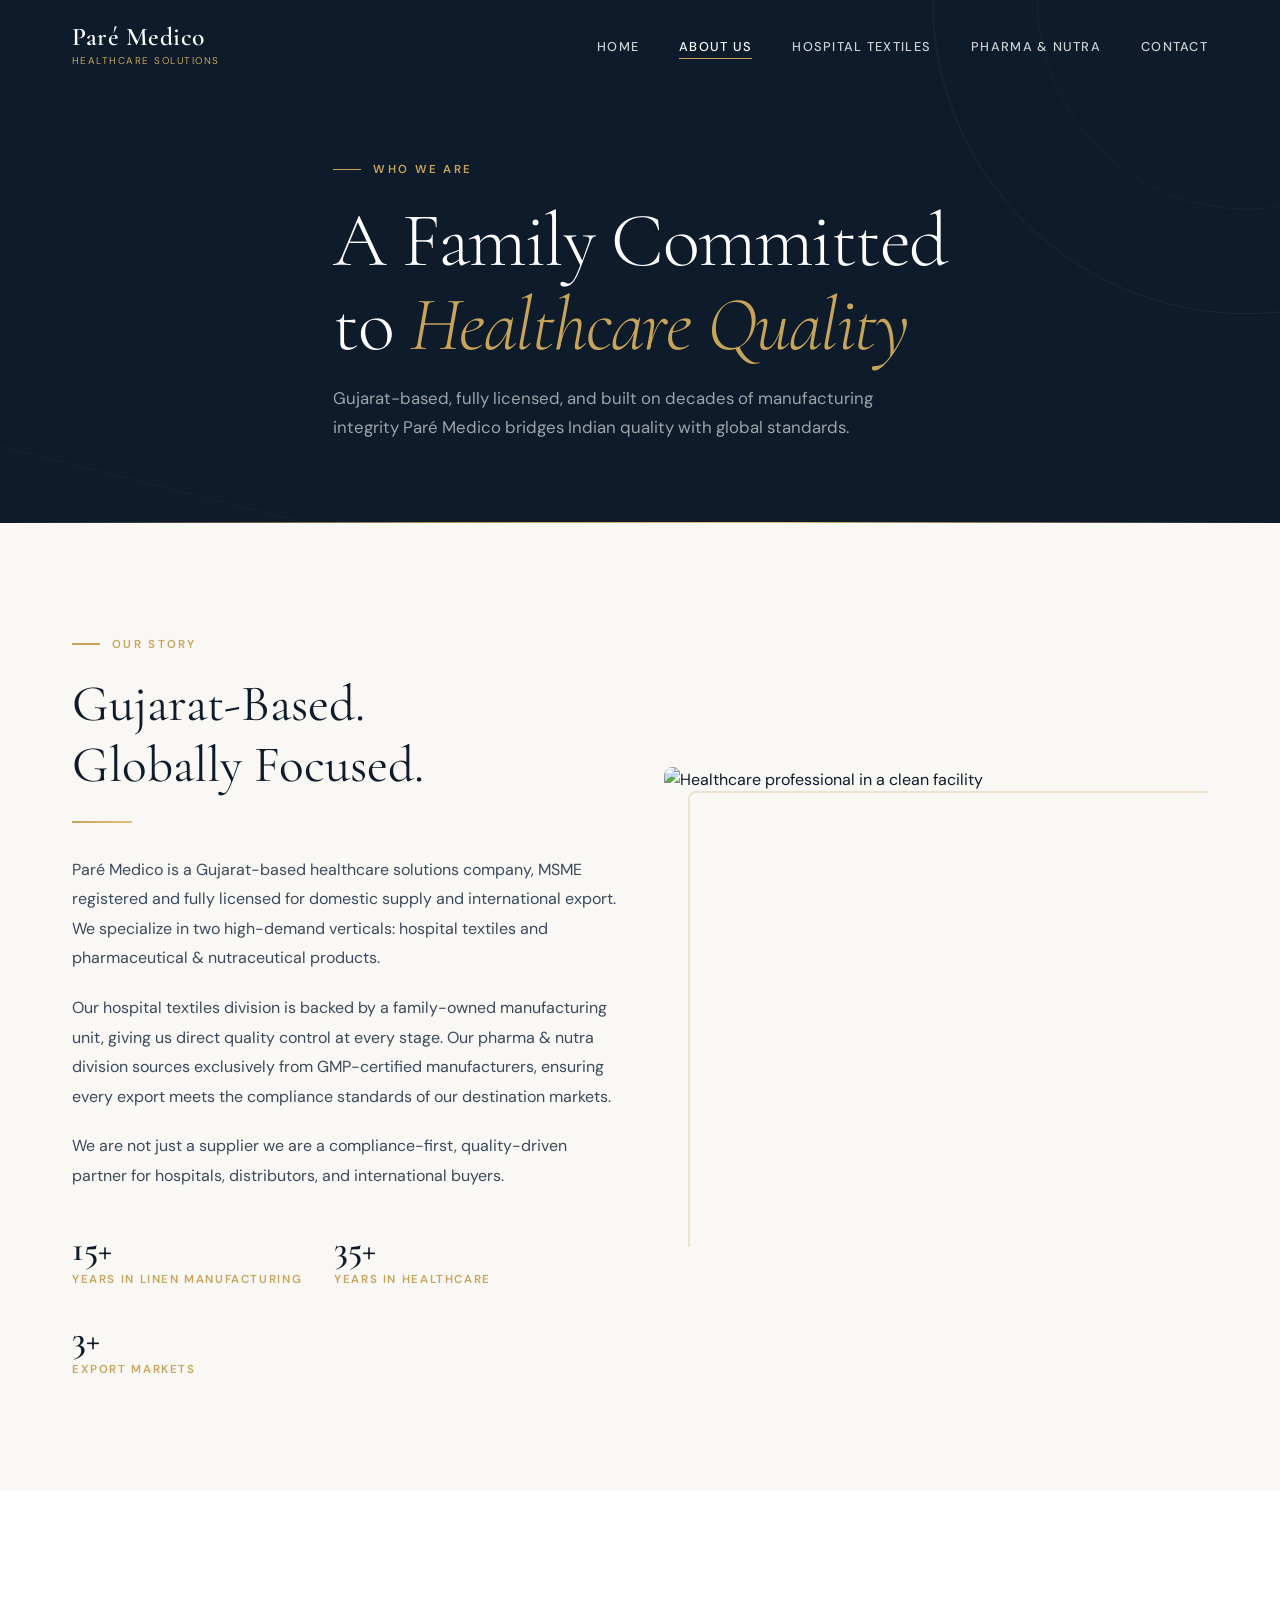
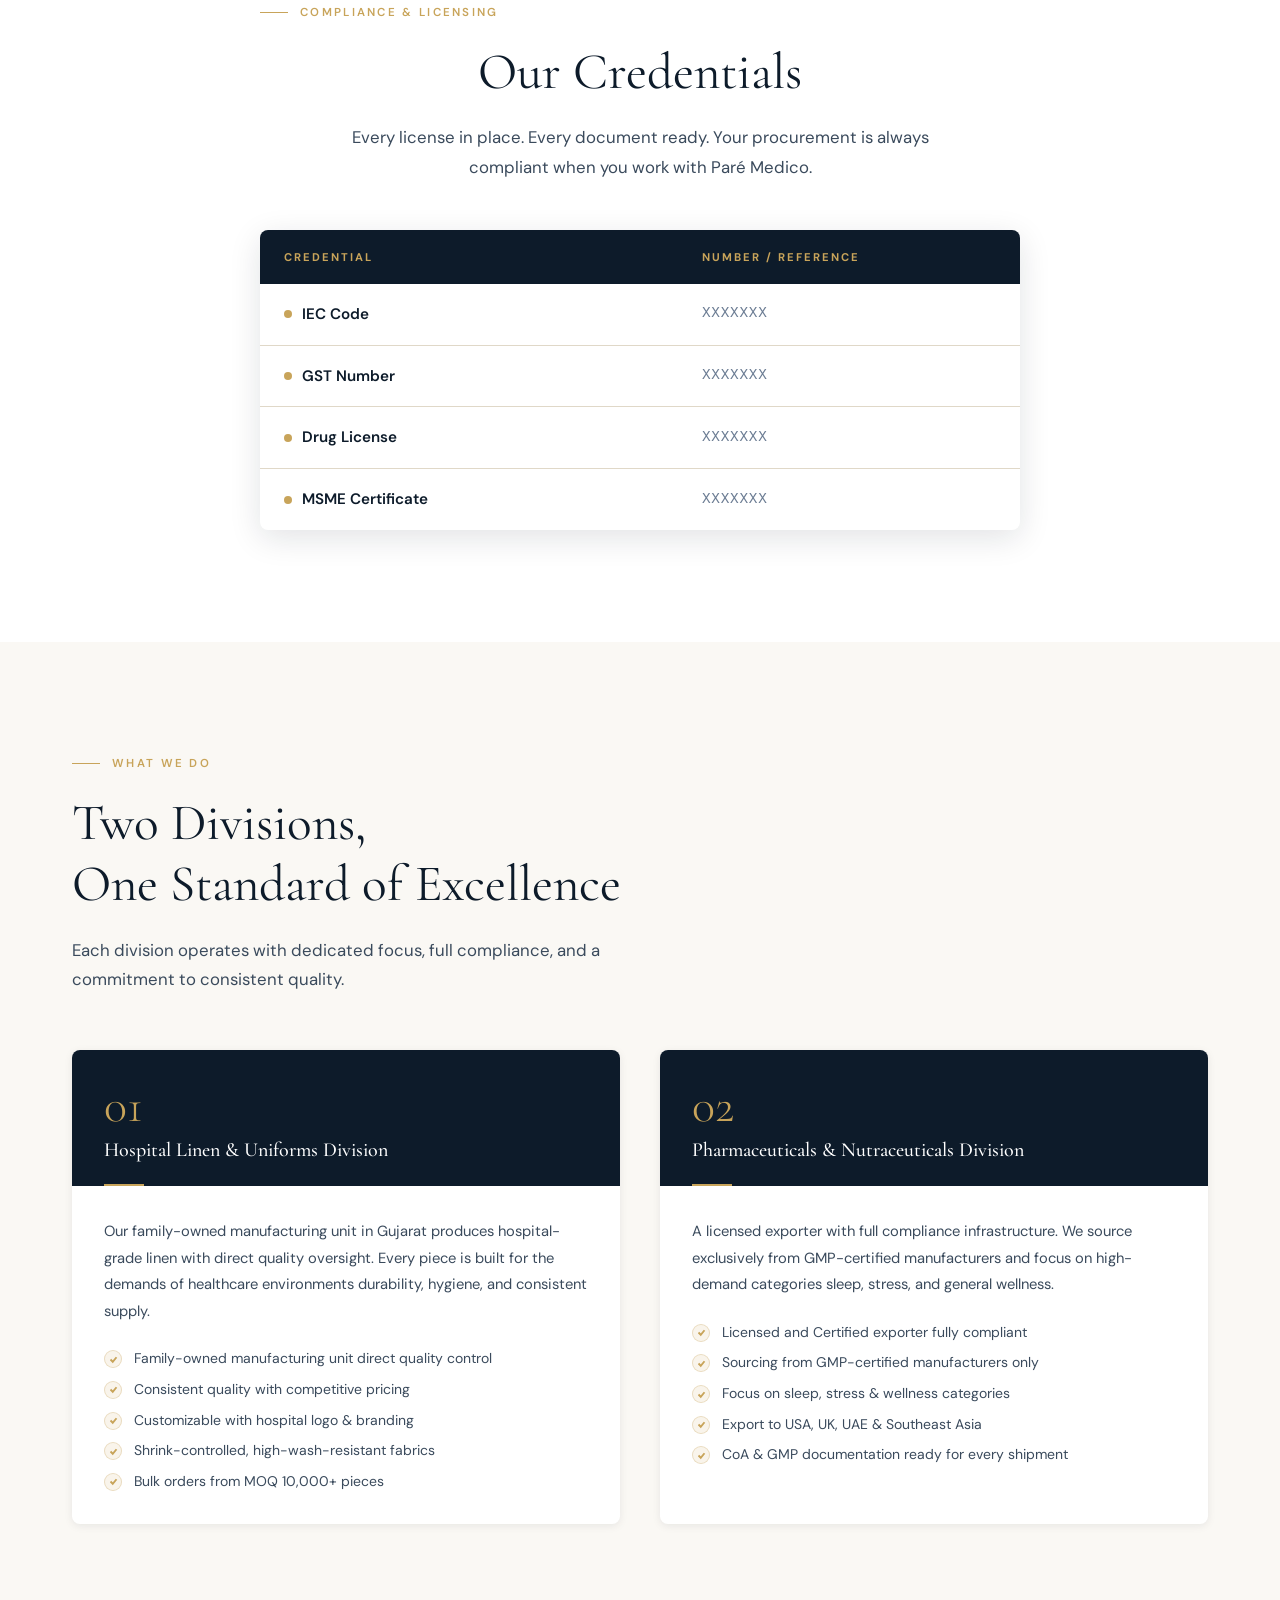
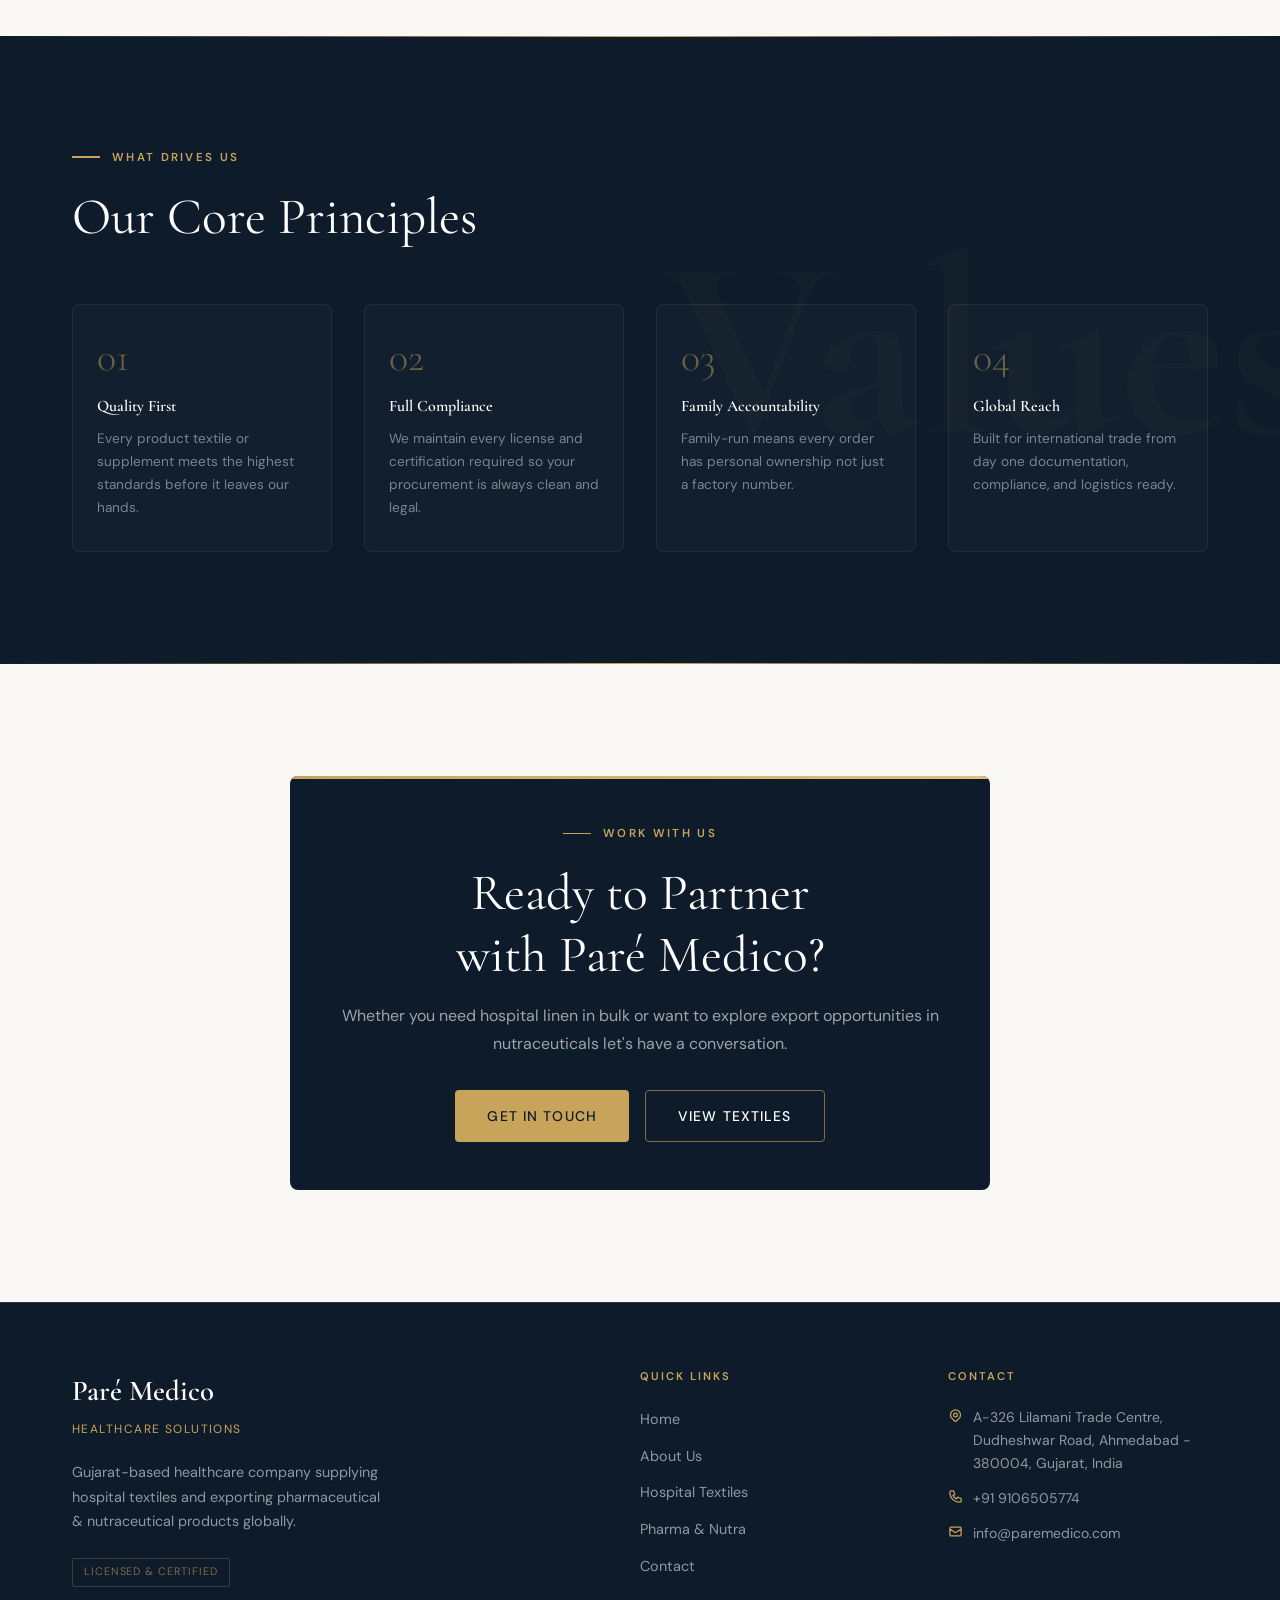
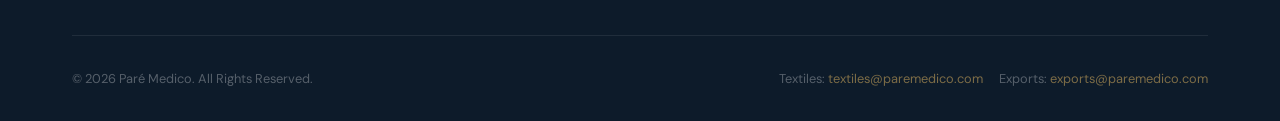
==== about.html @ bcf7f214 "initial commit" ====
<!DOCTYPE html>
<html lang="en">
<head>
  <meta charset="UTF-8" />
  <meta name="viewport" content="width=device-width, initial-scale=1.0" />
  <meta name="description" content="About Paré Medico – Gujarat-based healthcare company. MSME registered, IEC licensed exporter of hospital textiles and nutraceuticals." />
  <title>About Us | Paré Medico</title>
  <link rel="stylesheet" href="css/style.css" />
  <style>

    /* ── PAGE HERO ── */
    .about-hero {
      background: var(--navy);
      min-height: 55vh;
      display: flex;
      align-items: flex-end;
      padding-bottom: 5rem;
      padding-top: 10rem;
      position: relative;
      overflow: hidden;
    }

    .about-hero-pattern {
      position: absolute;
      inset: 0;
      z-index: 0;
    }

    .about-hero-pattern svg {
      position: absolute;
      inset: 0;
      width: 100%;
      height: 100%;
    }

    .about-hero-content {
      position: relative;
      z-index: 2;
    }

    .about-hero h1 {
      color: var(--white);
      font-size: clamp(2.8rem, 6vw, 5rem);
      font-weight: 300;
      line-height: 1.1;
      margin-bottom: 1rem;
    }

    .about-hero h1 em {
      font-style: italic;
      color: var(--gold);
    }

    .about-hero p {
      color: rgba(255,255,255,0.6);
      font-size: 1.05rem;
      max-width: 560px;
    }

    .hero-gold-line {
      position: absolute;
      bottom: 0; left: 0; right: 0;
      height: 1px;
      background: linear-gradient(90deg, transparent, var(--gold) 40%, var(--gold-light) 60%, transparent);
    }

    /* ── INTRO SECTION ── */
    .intro-section {
      background: var(--cream);
      padding: 7rem 0;
    }

    .intro-grid {
      display: grid;
      grid-template-columns: 1fr 1fr;
      gap: 3rem;
      align-items: center;
      overflow: hidden;
    }

    .intro-text h2 {
      margin-bottom: 1.5rem;
    }

    .intro-text p {
      margin-bottom: 1.25rem;
      font-size: 1rem;
      line-height: 1.85;
    }

    .intro-image-wrap {
      position: relative;
      overflow: hidden;
      min-width: 0;
      border-radius: var(--radius-md);
    }

    .intro-image {
      width: 100%;
      height: 480px;
      object-fit: cover;
      border-radius: var(--radius-md);
      display: block;
      max-width: 100%;
    }

    /* Gold frame accent */
    .intro-image-frame {
      position: absolute;
      bottom: -1.5rem;
      right: -1.5rem;
      width: 100%;
      height: 100%;
      border: 2px solid var(--gold);
      border-radius: var(--radius-md);
      opacity: 0.25;
      z-index: 0;
      pointer-events: none;
    }

    .intro-image-wrap .intro-image { position: relative; z-index: 1; }

    /* Stat chips */
    .intro-stats {
      display: flex;
      gap: 2rem;
      margin-top: 2.5rem;
      flex-wrap: wrap;
    }

    .intro-stat {
      display: flex;
      flex-direction: column;
      gap: 0.25rem;
    }

    .intro-stat-number {
      font-family: var(--font-serif);
      font-size: 2.2rem;
      font-weight: 600;
      color: var(--navy);
      line-height: 1;
    }

    .intro-stat-label {
      font-size: 0.72rem;
      font-weight: 600;
      letter-spacing: 0.14em;
      text-transform: uppercase;
      color: var(--gold);
    }

    /* ── CREDENTIALS TABLE ── */
    .credentials-section {
      background: var(--white);
      padding: 7rem 0;
    }

    .credentials-inner {
      max-width: 760px;
      margin: 0 auto;
    }

    .credentials-inner .section-label,
    .credentials-inner .section-title,
    .credentials-inner .section-subtitle {
      text-align: center;
    }

    .credentials-inner .section-subtitle {
      margin: 0 auto 3rem;
    }

    .cred-table-wrap {
      border-radius: var(--radius-md);
      overflow: hidden;
      box-shadow: var(--shadow-md);
    }

    .cred-table {
      width: 100%;
      border-collapse: collapse;
    }

    .cred-table thead th {
      background: var(--navy);
      color: var(--gold);
      font-family: var(--font-sans);
      font-size: 0.7rem;
      font-weight: 700;
      letter-spacing: 0.18em;
      text-transform: uppercase;
      padding: 1.1rem 1.5rem;
      text-align: left;
    }

    .cred-table tbody tr {
      border-bottom: 1px solid var(--border);
      transition: background var(--transition);
    }

    .cred-table tbody tr:last-child { border-bottom: none; }
    .cred-table tbody tr:hover { background: var(--cream); }

    .cred-table td {
      padding: 1.1rem 1.5rem;
      font-size: 0.95rem;
    }

    .cred-table td:first-child {
      font-weight: 600;
      color: var(--navy);
      width: 55%;
    }

    .cred-table td:last-child {
      color: var(--text-light);
      font-family: 'Courier New', monospace;
      font-size: 0.9rem;
      letter-spacing: 0.05em;
    }

    .cred-icon {
      display: inline-flex;
      align-items: center;
      gap: 0.6rem;
    }

    .cred-dot {
      width: 8px; height: 8px;
      border-radius: 50%;
      background: var(--gold);
      flex-shrink: 0;
    }

    /* ── DIVISIONS ── */
    .divisions-detail-section {
      background: var(--cream);
      padding: 7rem 0;
    }

    .divisions-detail-grid {
      display: grid;
      grid-template-columns: 1fr 1fr;
      gap: 2.5rem;
      margin-top: 3.5rem;
    }

    .division-detail-card {
      background: var(--white);
      border-radius: var(--radius-md);
      overflow: hidden;
      box-shadow: var(--shadow-sm);
      transition: var(--transition);
    }

    .division-detail-card:hover {
      box-shadow: var(--shadow-md);
      transform: translateY(-4px);
    }

    .division-detail-header {
      background: var(--navy);
      padding: 2rem 2rem 1.5rem;
      position: relative;
    }

    .division-detail-header::after {
      content: '';
      position: absolute;
      bottom: 0; left: 2rem;
      width: 40px; height: 2px;
      background: var(--gold);
    }

    .division-detail-number {
      font-family: var(--font-serif);
      font-size: 3rem;
      font-weight: 300;
      color: var(--gold);
      line-height: 1;
      margin-bottom: 0.5rem;
    }

    .division-detail-header h3 {
      color: var(--white);
      font-size: 1.25rem;
    }

    .division-detail-body {
      padding: 2rem;
    }

    .division-detail-body p {
      font-size: 0.92rem;
      margin-bottom: 1.5rem;
      line-height: 1.8;
    }

    .division-list {
      display: flex;
      flex-direction: column;
      gap: 0.6rem;
    }

    .division-list-item {
      display: flex;
      align-items: flex-start;
      gap: 0.75rem;
      font-size: 0.875rem;
      color: var(--text-mid);
      line-height: 1.5;
    }

    .division-list-item-icon {
      width: 18px; height: 18px;
      border-radius: 50%;
      background: rgba(200,164,90,0.12);
      border: 1px solid rgba(200,164,90,0.3);
      display: flex;
      align-items: center;
      justify-content: center;
      flex-shrink: 0;
      margin-top: 2px;
    }

    .division-list-item-icon svg {
      color: var(--gold);
    }

    /* ── VALUES ── */
    .values-section {
      background: var(--navy);
      padding: 7rem 0;
      position: relative;
      overflow: hidden;
    }

    .values-section::before,
    .values-section::after {
      content: '';
      position: absolute;
      left: 0; right: 0;
      height: 1px;
      background: linear-gradient(90deg, transparent, var(--gold), transparent);
    }
    .values-section::before { top: 0; }
    .values-section::after  { bottom: 0; }

    .values-bg-text {
      position: absolute;
      right: -2rem;
      top: 50%;
      transform: translateY(-50%);
      font-family: var(--font-serif);
      font-size: 16rem;
      font-weight: 700;
      color: rgba(200,164,90,0.04);
      pointer-events: none;
      user-select: none;
      white-space: nowrap;
      line-height: 1;
    }

    .values-grid {
      display: grid;
      grid-template-columns: repeat(4, 1fr);
      gap: 2rem;
      margin-top: 3.5rem;
      position: relative;
      z-index: 1;
    }

    .value-card {
      padding: 2rem 1.5rem;
      border: 1px solid rgba(200,164,90,0.12);
      border-radius: var(--radius-md);
      transition: var(--transition);
      background: rgba(255,255,255,0.02);
    }

    .value-card:hover {
      border-color: rgba(200,164,90,0.35);
      background: rgba(200,164,90,0.04);
      transform: translateY(-4px);
    }

    .value-number {
      font-family: var(--font-serif);
      font-size: 2.5rem;
      font-weight: 300;
      color: var(--gold);
      opacity: 0.5;
      line-height: 1;
      margin-bottom: 1.25rem;
    }

    .value-card h4 {
      color: var(--white);
      font-size: 1rem;
      margin-bottom: 0.65rem;
    }

    .value-card p {
      color: rgba(255,255,255,0.45);
      font-size: 0.85rem;
      line-height: 1.7;
    }

    /* ── Responsive ── */
    @media (max-width: 900px) {
      .values-grid { grid-template-columns: repeat(2, 1fr); }
    }

    @media (max-width: 768px) {
      .intro-grid { grid-template-columns: 1fr; gap: 3rem; }
      .intro-image { height: 300px; }
      .intro-image-frame { display: none; }
      .divisions-detail-grid { grid-template-columns: 1fr; }
      .values-grid { grid-template-columns: 1fr 1fr; }
      .values-bg-text { display: none; }
    }

    @media (max-width: 480px) {
      .values-grid { grid-template-columns: 1fr; }
    }
  </style>
</head>
<body>

  <!-- ══════════════════════════════════════
       NAVIGATION
  ══════════════════════════════════════ -->
  <nav class="navbar scrolled" id="navbar" role="navigation" aria-label="Main navigation">
    <div class="container">
      <div class="nav-inner">
        <a href="index.html" class="nav-logo" aria-label="Paré Medico Home">
          <span class="nav-logo-name">Paré Medico</span>
          <span class="nav-logo-tagline">Healthcare Solutions</span>
        </a>
        <ul class="nav-menu" id="nav-menu" role="menubar">
          <li role="none"><a href="index.html"    class="nav-link" role="menuitem">Home</a></li>
          <li role="none"><a href="about.html"    class="nav-link active" role="menuitem">About Us</a></li>
          <li role="none"><a href="textiles.html" class="nav-link" role="menuitem">Hospital Textiles</a></li>
          <li role="none"><a href="pharma.html"   class="nav-link" role="menuitem">Pharma &amp; Nutra</a></li>
          <li role="none"><a href="contact.html"  class="nav-link" role="menuitem">Contact</a></li>
        </ul>
        <button class="hamburger" id="hamburger" aria-label="Toggle menu" aria-expanded="false">
          <span></span><span></span><span></span>
        </button>
      </div>
    </div>
  </nav>

  <!-- ══════════════════════════════════════
       PAGE HERO
  ══════════════════════════════════════ -->
  <section class="about-hero">

    <div class="about-hero-pattern" aria-hidden="true">
      <svg viewBox="0 0 1440 500" preserveAspectRatio="xMidYMid slice" xmlns="http://www.w3.org/2000/svg">
        <circle cx="1300" cy="0" r="300" fill="none" stroke="#C8A45A" stroke-width="0.6" opacity="0.15"/>
        <circle cx="1300" cy="0" r="200" fill="none" stroke="#C8A45A" stroke-width="0.6" opacity="0.1"/>
        <line x1="0" y1="400" x2="400" y2="500" stroke="#C8A45A" stroke-width="0.5" opacity="0.1"/>
        <line x1="0" y1="350" x2="350" y2="500" stroke="#C8A45A" stroke-width="0.5" opacity="0.07"/>
        <rect x="0" y="0" width="3" height="80" fill="#C8A45A" opacity="0.5"/>
        <rect x="0" y="0" width="80" height="3" fill="#C8A45A" opacity="0.5"/>
      </svg>
    </div>

    <div class="container">
      <div class="about-hero-content">
        <div class="section-label animate-up">Who We Are</div>
        <h1 class="animate-up delay-1">
          A Family Committed<br>to <em>Healthcare Quality</em>
        </h1>
        <p class="animate-up delay-2">
          Gujarat-based, fully licensed, and built on decades of manufacturing
          integrity Paré Medico bridges Indian quality with global standards.
        </p>
      </div>
    </div>

    <div class="hero-gold-line" aria-hidden="true"></div>
  </section>

  <!-- ══════════════════════════════════════
       COMPANY INTRO
  ══════════════════════════════════════ -->
  <section class="intro-section">
    <div class="container">
      <div class="intro-grid">

        <div class="intro-text reveal">
          <div class="section-label">Our Story</div>
          <h2 class="section-title">Gujarat-Based.<br>Globally Focused.</h2>
          <div class="gold-rule"></div>
          <p>
            Paré Medico is a Gujarat-based healthcare solutions company, MSME registered
            and fully licensed for domestic supply and international export. We specialize
            in two high-demand verticals: hospital textiles and pharmaceutical &amp;
            nutraceutical products.
          </p>
          <p>
            Our hospital textiles division is backed by a family-owned manufacturing unit,
            giving us direct quality control at every stage. Our pharma &amp; nutra division
            sources exclusively from GMP-certified manufacturers, ensuring every export meets
            the compliance standards of our destination markets.
          </p>
          <p>
            We are not just a supplier we are a compliance-first, quality-driven partner
            for hospitals, distributors, and international buyers.
          </p>

          <div class="intro-stats">
            <div class="intro-stat">
              <span class="intro-stat-number">15+</span>
              <span class="intro-stat-label">Years in Linen Manufacturing</span>
            </div>
            <div class="intro-stat">
              <span class="intro-stat-number">35+</span>
              <span class="intro-stat-label">Years in Healthcare</span>
            </div>
            <div class="intro-stat">
              <span class="intro-stat-number">3+</span>
              <span class="intro-stat-label">Export Markets</span>
            </div>
          </div>
        </div>

        <div class="intro-image-wrap reveal">
          <img
            class="intro-image"
            src="https://images.unsplash.com/photo-1576091160399-112ba8d25d1d?w=800&q=80&auto=format&fit=crop"
            alt="Healthcare professional in a clean facility"
            loading="lazy"
          />
          <div class="intro-image-frame" aria-hidden="true"></div>
        </div>

      </div>
    </div>
  </section>

  <!-- ══════════════════════════════════════
       CREDENTIALS TABLE
  ══════════════════════════════════════ -->
  <section class="credentials-section">
    <div class="container">
      <div class="credentials-inner">
        <div class="section-label reveal">Compliance &amp; Licensing</div>
        <h2 class="section-title reveal">Our Credentials</h2>
        <p class="section-subtitle reveal">
          Every license in place. Every document ready. Your procurement
          is always compliant when you work with Paré Medico.
        </p>

        <div class="cred-table-wrap reveal">
          <table class="cred-table" aria-label="Company credentials and license numbers">
            <thead>
              <tr>
                <th scope="col">Credential</th>
                <th scope="col">Number / Reference</th>
              </tr>
            </thead>
            <tbody>
              <tr>
                <td><span class="cred-icon"><span class="cred-dot" aria-hidden="true"></span>IEC Code</span></td>
                <td>XXXXXXX</td>
              </tr>
              <tr>
                <td><span class="cred-icon"><span class="cred-dot" aria-hidden="true"></span>GST Number</span></td>
                <td>XXXXXXX</td>
              </tr>
              <tr>
                <td><span class="cred-icon"><span class="cred-dot" aria-hidden="true"></span>Drug License</span></td>
                <td>XXXXXXX</td>
              </tr>
              <tr>
                <td><span class="cred-icon"><span class="cred-dot" aria-hidden="true"></span>MSME Certificate</span></td>
                <td>XXXXXXX</td>
              </tr>
            </tbody>
          </table>
        </div>
      </div>
    </div>
  </section>

  <!-- ══════════════════════════════════════
       TWO DIVISIONS DETAIL
  ══════════════════════════════════════ -->
  <section class="divisions-detail-section">
    <div class="container">
      <div class="section-label reveal">What We Do</div>
      <h2 class="section-title reveal">Two Divisions,<br>One Standard of Excellence</h2>
      <p class="section-subtitle reveal">
        Each division operates with dedicated focus, full compliance, and a
        commitment to consistent quality.
      </p>

      <div class="divisions-detail-grid">

        <!-- Textiles Division -->
        <div class="division-detail-card reveal">
          <div class="division-detail-header">
            <div class="division-detail-number" aria-hidden="true">01</div>
            <h3>Hospital Linen &amp; Uniforms Division</h3>
          </div>
          <div class="division-detail-body">
            <p>
              Our family-owned manufacturing unit in Gujarat produces hospital-grade
              linen with direct quality oversight. Every piece is built for the
              demands of healthcare environments durability, hygiene, and
              consistent supply.
            </p>
            <ul class="division-list" aria-label="Hospital Textiles Division highlights">
              <li class="division-list-item">
                <span class="division-list-item-icon" aria-hidden="true">
                  <svg width="9" height="9" viewBox="0 0 12 12" fill="none" stroke="currentColor" stroke-width="2.5"><polyline points="2,6 5,9 10,3"/></svg>
                </span>
                Family-owned manufacturing unit direct quality control
              </li>
              <li class="division-list-item">
                <span class="division-list-item-icon" aria-hidden="true">
                  <svg width="9" height="9" viewBox="0 0 12 12" fill="none" stroke="currentColor" stroke-width="2.5"><polyline points="2,6 5,9 10,3"/></svg>
                </span>
                Consistent quality with competitive pricing
              </li>
              <li class="division-list-item">
                <span class="division-list-item-icon" aria-hidden="true">
                  <svg width="9" height="9" viewBox="0 0 12 12" fill="none" stroke="currentColor" stroke-width="2.5"><polyline points="2,6 5,9 10,3"/></svg>
                </span>
                Customizable with hospital logo &amp; branding
              </li>
              <li class="division-list-item">
                <span class="division-list-item-icon" aria-hidden="true">
                  <svg width="9" height="9" viewBox="0 0 12 12" fill="none" stroke="currentColor" stroke-width="2.5"><polyline points="2,6 5,9 10,3"/></svg>
                </span>
                Shrink-controlled, high-wash-resistant fabrics
              </li>
              <li class="division-list-item">
                <span class="division-list-item-icon" aria-hidden="true">
                  <svg width="9" height="9" viewBox="0 0 12 12" fill="none" stroke="currentColor" stroke-width="2.5"><polyline points="2,6 5,9 10,3"/></svg>
                </span>
                Bulk orders from MOQ 10,000+ pieces
              </li>
            </ul>
          </div>
        </div>

        <!-- Pharma Division -->
        <div class="division-detail-card reveal">
          <div class="division-detail-header">
            <div class="division-detail-number" aria-hidden="true">02</div>
            <h3>Pharmaceuticals &amp; Nutraceuticals Division</h3>
          </div>
          <div class="division-detail-body">
            <p>
              A licensed exporter with full compliance infrastructure. We source
              exclusively from GMP-certified manufacturers and focus on high-demand
              categories sleep, stress, and general wellness.
            </p>
            <ul class="division-list" aria-label="Pharma and Nutraceuticals Division highlights">
              <li class="division-list-item">
                <span class="division-list-item-icon" aria-hidden="true">
                  <svg width="9" height="9" viewBox="0 0 12 12" fill="none" stroke="currentColor" stroke-width="2.5"><polyline points="2,6 5,9 10,3"/></svg>
                </span>
                Licensed and Certified exporter fully compliant
              </li>
              <li class="division-list-item">
                <span class="division-list-item-icon" aria-hidden="true">
                  <svg width="9" height="9" viewBox="0 0 12 12" fill="none" stroke="currentColor" stroke-width="2.5"><polyline points="2,6 5,9 10,3"/></svg>
                </span>
                Sourcing from GMP-certified manufacturers only
              </li>
              <li class="division-list-item">
                <span class="division-list-item-icon" aria-hidden="true">
                  <svg width="9" height="9" viewBox="0 0 12 12" fill="none" stroke="currentColor" stroke-width="2.5"><polyline points="2,6 5,9 10,3"/></svg>
                </span>
                Focus on sleep, stress &amp; wellness categories
              </li>
              <li class="division-list-item">
                <span class="division-list-item-icon" aria-hidden="true">
                  <svg width="9" height="9" viewBox="0 0 12 12" fill="none" stroke="currentColor" stroke-width="2.5"><polyline points="2,6 5,9 10,3"/></svg>
                </span>
                Export to USA, UK, UAE &amp; Southeast Asia
              </li>
              <li class="division-list-item">
                <span class="division-list-item-icon" aria-hidden="true">
                  <svg width="9" height="9" viewBox="0 0 12 12" fill="none" stroke="currentColor" stroke-width="2.5"><polyline points="2,6 5,9 10,3"/></svg>
                </span>
                CoA &amp; GMP documentation ready for every shipment
              </li>
            </ul>
          </div>
        </div>

      </div>
    </div>
  </section>

  <!-- ══════════════════════════════════════
       CORE VALUES
  ══════════════════════════════════════ -->
  <section class="values-section" aria-label="Our core values">
    <div class="values-bg-text" aria-hidden="true">Values</div>
    <div class="container">
      <div class="section-label" style="color: var(--gold);">What Drives Us</div>
      <h2 class="section-title" style="color: var(--white);">Our Core Principles</h2>

      <div class="values-grid">

        <div class="value-card reveal">
          <div class="value-number" aria-hidden="true">01</div>
          <h4>Quality First</h4>
          <p>Every product textile or supplement meets the highest standards before it leaves our hands.</p>
        </div>

        <div class="value-card reveal">
          <div class="value-number" aria-hidden="true">02</div>
          <h4>Full Compliance</h4>
          <p>We maintain every license and certification required so your procurement is always clean and legal.</p>
        </div>

        <div class="value-card reveal">
          <div class="value-number" aria-hidden="true">03</div>
          <h4>Family Accountability</h4>
          <p>Family-run means every order has personal ownership not just a factory number.</p>
        </div>

        <div class="value-card reveal">
          <div class="value-number" aria-hidden="true">04</div>
          <h4>Global Reach</h4>
          <p>Built for international trade from day one documentation, compliance, and logistics ready.</p>
        </div>

      </div>
    </div>
  </section>

  <!-- ══════════════════════════════════════
       CTA
  ══════════════════════════════════════ -->
  <section class="section" style="background: var(--cream);">
    <div class="container">
      <div class="highlight-box reveal" style="max-width: 700px; margin: 0 auto; text-align: center;">
        <div class="section-label" style="justify-content: center;">Work With Us</div>
        <h2 style="color: var(--white); margin-bottom: 1rem;">Ready to Partner<br>with Paré Medico?</h2>
        <p style="color: rgba(255,255,255,0.6); margin-bottom: 2rem;">
          Whether you need hospital linen in bulk or want to explore export
          opportunities in nutraceuticals let's have a conversation.
        </p>
        <div style="display: flex; gap: 1rem; justify-content: center; flex-wrap: wrap;">
          <a href="contact.html" class="btn btn-primary">Get in Touch</a>
          <a href="textiles.html" class="btn btn-outline">View Textiles</a>
        </div>
      </div>
    </div>
  </section>

  <!-- ══════════════════════════════════════
       FOOTER
  ══════════════════════════════════════ -->
  <footer role="contentinfo">
    <div class="container">
      <div class="footer-grid">

        <div>
          <div class="footer-brand-name">Paré Medico</div>
          <div class="footer-brand-tagline">Healthcare Solutions</div>
          <p class="footer-desc">
            Gujarat-based healthcare company supplying hospital textiles and
            exporting pharmaceutical &amp; nutraceutical products globally.
          </p>
          <div style="margin-top: 1.5rem; display: flex; gap: 0.75rem; flex-wrap: wrap;">
            <span class="footer-badge">Licensed &amp; Certified</span>
          </div>
        </div>

        <div>
          <div class="footer-heading">Quick Links</div>
          <ul class="footer-links">
            <li><a href="index.html">Home</a></li>
            <li><a href="about.html">About Us</a></li>
            <li><a href="textiles.html">Hospital Textiles</a></li>
            <li><a href="pharma.html">Pharma &amp; Nutra</a></li>
            <li><a href="contact.html">Contact</a></li>
          </ul>
        </div>

        <div>
          <div class="footer-heading">Contact</div>
          <div class="footer-contact">
            <div class="footer-contact-item">
              <svg width="15" height="15" viewBox="0 0 24 24" fill="none" stroke="currentColor" stroke-width="2" aria-hidden="true"><path d="M17.657 16.657L13.414 20.9a1.998 1.998 0 01-2.827 0l-4.244-4.243a8 8 0 1111.314 0z"/><path d="M15 11a3 3 0 11-6 0 3 3 0 016 0z"/></svg>
              <a href="https://www.google.com/maps/place/Lilamani+Trade+center,+Tavdipura,+Kazipur+Dariyapur,+Ahmedabad,+Gujarat+380004/@23.039921,72.5853609,17z/data=!3m1!4b1!4m6!3m5!1s0x395e84420484d7a9:0xc812064b819b6687!8m2!3d23.0398577!4d72.5852702!16s%2Fg%2F11bvtfpy_r!18m1!1e1?entry=ttu"target="_blank"rel="noopener noreferrer"style="color:rgba(255,255,255,0.55);transition:color 0.3s;">A-326 Lilamani Trade Centre, Dudheshwar Road, Ahmedabad - 380004, Gujarat, India</a>
            </div>
            <div class="footer-contact-item">
              <svg width="15" height="15" viewBox="0 0 24 24" fill="none" stroke="currentColor" stroke-width="2" aria-hidden="true"><path d="M3 5a2 2 0 012-2h3.28a1 1 0 01.948.684l1.498 4.493a1 1 0 01-.502 1.21l-2.257 1.13a11.042 11.042 0 005.516 5.516l1.13-2.257a1 1 0 011.21-.502l4.493 1.498a1 1 0 01.684.949V19a2 2 0 01-2 2h-1C9.716 21 3 14.284 3 6V5z"/></svg>
              <a href="tel:+919106505774" style="color:rgba(255,255,255,0.55);transition:color 0.3s;">+91 9106505774</a>
            </div>
            <div class="footer-contact-item">
              <svg width="15" height="15" viewBox="0 0 24 24" fill="none" stroke="currentColor" stroke-width="2" aria-hidden="true"><path d="M3 8l7.89 5.26a2 2 0 002.22 0L21 8M5 19h14a2 2 0 002-2V7a2 2 0 00-2-2H5a2 2 0 00-2 2v10a2 2 0 002 2z"/></svg>
              <a href="mailto:info@paremedico.com" style="color:rgba(255,255,255,0.55);transition:color 0.3s;">info@paremedico.com</a>
            </div>
          </div>
        </div>

      </div>

      <div class="footer-bottom">
        <span>&copy; 2026 Paré Medico. All Rights Reserved.</span>
        <div class="footer-badges">
          <span>Textiles: <a href="mailto:textiles@paremedico.com" style="color:rgba(200,164,90,0.6);">textiles@paremedico.com</a></span>
          <span>Exports: <a href="mailto:exports@paremedico.com" style="color:rgba(200,164,90,0.6);">exports@paremedico.com</a></span>
        </div>
      </div>
    </div>
  </footer>

  <script src="js/main.js"></script>
</body>
</html>
---- css/style.css ----
/* ============================================================
   PARÉ MEDICO — Design System
   Color Ratio: 60% Deep Navy | 30% White/Cream | 10% Gold
   Typography: Cormorant Garamond (serif) + DM Sans (body)
   ============================================================ */

@import url('https://fonts.googleapis.com/css2?family=Cormorant+Garamond:ital,wght@0,300;0,400;0,500;0,600;0,700;1,300;1,400;1,600&family=DM+Sans:wght@300;400;500;600&display=swap');

/* ── CSS Variables ── */
:root {
  --navy:        #0D1B2A;
  --navy-mid:    #132338;
  --navy-light:  #1E3A5F;
  --gold:        #C8A45A;
  --gold-light:  #E2C07A;
  --gold-pale:   #F5EDD6;
  --white:       #FFFFFF;
  --cream:       #FAF8F4;
  --text-dark:   #0D1B2A;
  --text-mid:    #3A4A5C;
  --text-light:  #6B7C93;
  --border:      #E0D8C8;

  --font-serif: 'Cormorant Garamond', Georgia, serif;
  --font-sans:  'DM Sans', system-ui, sans-serif;

  --radius-sm:  4px;
  --radius-md:  8px;
  --radius-lg:  16px;

  --shadow-sm:  0 2px 8px rgba(13,27,42,0.08);
  --shadow-md:  0 8px 32px rgba(13,27,42,0.12);
  --shadow-lg:  0 20px 60px rgba(13,27,42,0.18);

  --transition: 0.3s cubic-bezier(0.4, 0, 0.2, 1);
  --max-width:  1200px;
}

/* ── Reset & Base ── */
*, *::before, *::after { box-sizing: border-box; margin: 0; padding: 0; }

html { scroll-behavior: smooth; font-size: 16px; }

body {
  font-family: var(--font-sans);
  font-weight: 400;
  color: var(--text-dark);
  background: var(--cream);
  line-height: 1.65;
  -webkit-font-smoothing: antialiased;
}

img { max-width: 100%; height: auto; display: block; }
a  { text-decoration: none; color: inherit; }
ul { list-style: none; }

/* ── Typography Scale ── */
h1, h2, h3, h4 {
  font-family: var(--font-serif);
  line-height: 1.2;
  font-weight: 600;
  color: var(--navy);
}

h1 { font-size: clamp(2.6rem, 6vw, 5rem); font-weight: 300; letter-spacing: -0.02em; }
h2 { font-size: clamp(2rem, 4vw, 3.2rem); font-weight: 400; }
h3 { font-size: clamp(1.3rem, 2.5vw, 1.8rem); font-weight: 500; }
h4 { font-size: 1.1rem; font-weight: 600; }

p  { font-size: 1rem; color: var(--text-mid); line-height: 1.75; }

.serif { font-family: var(--font-serif); }
.gold  { color: var(--gold); }

/* ── Container ── */
.container {
  max-width: var(--max-width);
  margin: 0 auto;
  padding: 0 2rem;
}

/* ── Buttons ── */
.btn {
  display: inline-flex;
  align-items: center;
  gap: 0.5rem;
  font-family: var(--font-sans);
  font-size: 0.875rem;
  font-weight: 500;
  letter-spacing: 0.08em;
  text-transform: uppercase;
  padding: 0.85rem 2rem;
  border-radius: var(--radius-sm);
  border: none;
  cursor: pointer;
  transition: var(--transition);
  position: relative;
  overflow: hidden;
}

.btn::after {
  content: '';
  position: absolute;
  inset: 0;
  background: rgba(255,255,255,0.1);
  opacity: 0;
  transition: var(--transition);
}
.btn:hover::after { opacity: 1; }

.btn-primary {
  background: var(--gold);
  color: var(--navy);
}
.btn-primary:hover {
  background: var(--gold-light);
  transform: translateY(-2px);
  box-shadow: 0 8px 24px rgba(200,164,90,0.35);
}

.btn-outline {
  background: transparent;
  color: var(--white);
  border: 1.5px solid rgba(200,164,90,0.6);
}
.btn-outline:hover {
  border-color: var(--gold);
  color: var(--gold);
  transform: translateY(-2px);
}

.btn-outline-dark {
  background: transparent;
  color: var(--navy);
  border: 1.5px solid var(--navy);
}
.btn-outline-dark:hover {
  background: var(--navy);
  color: var(--white);
  transform: translateY(-2px);
}

/* ── Navigation ── */
.navbar {
  position: fixed;
  top: 0;
  left: 0;
  right: 0;
  z-index: 1000;
  background: transparent;
  transition: background var(--transition), box-shadow var(--transition);
  padding: 1.5rem 0;
}

.navbar.scrolled {
  background: var(--navy);
  box-shadow: 0 2px 20px rgba(13,27,42,0.25);
  padding: 1rem 0;
}

.nav-inner {
  display: flex;
  align-items: center;
  justify-content: space-between;
}

.nav-logo {
  display: flex;
  flex-direction: column;
  gap: 0;
}

.nav-logo-name {
  font-family: var(--font-serif);
  font-size: 1.6rem;
  font-weight: 600;
  color: var(--white);
  letter-spacing: 0.02em;
  line-height: 1;
}

.nav-logo-tagline {
  font-family: var(--font-sans);
  font-size: 0.62rem;
  letter-spacing: 0.15em;
  text-transform: uppercase;
  color: var(--gold);
  margin-top: 3px;
}

.nav-menu {
  display: flex;
  align-items: center;
  gap: 2.5rem;
}

.nav-link {
  font-size: 0.8rem;
  font-weight: 500;
  letter-spacing: 0.1em;
  text-transform: uppercase;
  color: rgba(255,255,255,0.8);
  position: relative;
  transition: color var(--transition);
}

.nav-link::after {
  content: '';
  position: absolute;
  bottom: -4px;
  left: 0;
  width: 0;
  height: 1.5px;
  background: var(--gold);
  transition: width var(--transition);
}

.nav-link:hover,
.nav-link.active {
  color: var(--white);
}

.nav-link:hover::after,
.nav-link.active::after {
  width: 100%;
}

/* Hamburger */
.hamburger {
  display: none;
  flex-direction: column;
  gap: 5px;
  background: none;
  border: none;
  cursor: pointer;
  padding: 4px;
}
.hamburger span {
  display: block;
  width: 24px;
  height: 2px;
  background: var(--white);
  transition: var(--transition);
}

/* ── Section Utilities ── */
.section { padding: 7rem 0; }
.section-sm { padding: 4rem 0; }

.section-label {
  font-size: 0.72rem;
  font-weight: 600;
  letter-spacing: 0.2em;
  text-transform: uppercase;
  color: var(--gold);
  display: flex;
  align-items: center;
  gap: 0.75rem;
  margin-bottom: 1.25rem;
}

.section-label::before {
  content: '';
  display: inline-block;
  width: 28px;
  height: 1.5px;
  background: var(--gold);
}

.section-title { margin-bottom: 1.25rem; }
.section-subtitle {
  font-size: 1.05rem;
  color: var(--text-mid);
  max-width: 600px;
  margin-bottom: 3rem;
}

/* ── Gold Divider ── */
.gold-rule {
  width: 60px;
  height: 2px;
  background: linear-gradient(90deg, var(--gold), var(--gold-light));
  margin: 1.25rem 0 2rem;
}

/* ── Cards ── */
.card {
  background: var(--white);
  border-radius: var(--radius-md);
  box-shadow: var(--shadow-sm);
  transition: var(--transition);
  overflow: hidden;
}
.card:hover {
  box-shadow: var(--shadow-md);
  transform: translateY(-4px);
}

/* ── Tables ── */
.styled-table {
  width: 100%;
  border-collapse: collapse;
  font-size: 0.95rem;
}

.styled-table th {
  background: var(--navy);
  color: var(--gold);
  font-family: var(--font-sans);
  font-size: 0.72rem;
  font-weight: 600;
  letter-spacing: 0.12em;
  text-transform: uppercase;
  padding: 1rem 1.25rem;
  text-align: left;
}

.styled-table td {
  padding: 0.9rem 1.25rem;
  border-bottom: 1px solid var(--border);
  color: var(--text-mid);
}

.styled-table tr:last-child td { border-bottom: none; }
.styled-table tr:hover td { background: var(--cream); }

.badge {
  display: inline-flex;
  align-items: center;
  gap: 0.35rem;
  font-size: 0.75rem;
  font-weight: 600;
  padding: 0.3rem 0.75rem;
  border-radius: 100px;
}

.badge-green { background: #E6F4EA; color: #1E7E34; }
.badge-amber { background: #FFF3CD; color: #856404; }

/* ── Hero Shared ── */
.hero {
  min-height: 100vh;
  position: relative;
  display: flex;
  align-items: center;
  overflow: hidden;
  background: var(--navy);
}

.hero-overlay {
  position: absolute;
  inset: 0;
  background: linear-gradient(
    135deg,
    rgba(13,27,42,0.96) 0%,
    rgba(19,35,56,0.88) 50%,
    rgba(30,58,95,0.75) 100%
  );
  z-index: 1;
}

.hero-bg {
  position: absolute;
  inset: 0;
  object-fit: cover;
  width: 100%;
  height: 100%;
  z-index: 0;
}

.hero-content {
  position: relative;
  z-index: 2;
}

/* Decorative gold lines */
.hero-decor {
  position: absolute;
  z-index: 1;
}

/* ── Page Hero (inner pages) ── */
.page-hero {
  background: var(--navy);
  padding: 10rem 0 5rem;
  position: relative;
  overflow: hidden;
}

.page-hero::after {
  content: '';
  position: absolute;
  bottom: 0;
  left: 0;
  right: 0;
  height: 1px;
  background: linear-gradient(90deg, transparent, var(--gold), transparent);
}

.page-hero-pattern {
  position: absolute;
  inset: 0;
  opacity: 0.04;
  background-image:
    repeating-linear-gradient(
      0deg,
      transparent,
      transparent 39px,
      rgba(200,164,90,1) 39px,
      rgba(200,164,90,1) 40px
    ),
    repeating-linear-gradient(
      90deg,
      transparent,
      transparent 39px,
      rgba(200,164,90,1) 39px,
      rgba(200,164,90,1) 40px
    );
}

.page-hero h1 {
  color: var(--white);
  font-weight: 300;
}

.page-hero .section-label { margin-bottom: 1rem; }
.page-hero p {
  color: rgba(255,255,255,0.65);
  font-size: 1.1rem;
  max-width: 580px;
  margin-top: 1rem;
}

/* ── Footer ── */
footer {
  background: var(--navy);
  color: rgba(255,255,255,0.7);
  padding: 4rem 0 2rem;
  border-top: 1px solid rgba(200,164,90,0.2);
}

.footer-grid {
  display: grid;
  grid-template-columns: 2fr 1fr 1fr;
  gap: 3rem;
  padding-bottom: 3rem;
  border-bottom: 1px solid rgba(255,255,255,0.08);
  margin-bottom: 2rem;
}

.footer-brand-name {
  font-family: var(--font-serif);
  font-size: 1.8rem;
  font-weight: 600;
  color: var(--white);
  margin-bottom: 0.35rem;
}

.footer-brand-tagline {
  font-size: 0.75rem;
  letter-spacing: 0.12em;
  text-transform: uppercase;
  color: var(--gold);
  margin-bottom: 1.25rem;
}

.footer-desc {
  font-size: 0.9rem;
  line-height: 1.7;
  color: rgba(255,255,255,0.55);
  max-width: 320px;
}

.footer-heading {
  font-family: var(--font-sans);
  font-size: 0.7rem;
  font-weight: 600;
  letter-spacing: 0.18em;
  text-transform: uppercase;
  color: var(--gold);
  margin-bottom: 1.25rem;
}

.footer-links { display: flex; flex-direction: column; gap: 0.65rem; }
.footer-links a {
  font-size: 0.9rem;
  color: rgba(255,255,255,0.55);
  transition: color var(--transition);
}
.footer-links a:hover { color: var(--gold); }

.footer-contact { display: flex; flex-direction: column; gap: 0.75rem; }
.footer-contact-item {
  display: flex;
  align-items: flex-start;
  gap: 0.65rem;
  font-size: 0.875rem;
  color: rgba(255,255,255,0.55);
}

.footer-contact-item svg {
  flex-shrink: 0;
  margin-top: 2px;
  color: var(--gold);
}

.footer-bottom {
  display: flex;
  align-items: center;
  justify-content: space-between;
  font-size: 0.8rem;
  color: rgba(255,255,255,0.3);
}

.footer-badges {
  display: flex;
  gap: 1rem;
  flex-wrap: wrap;
}

.footer-badge {
  font-size: 0.68rem;
  letter-spacing: 0.08em;
  text-transform: uppercase;
  padding: 0.3rem 0.7rem;
  border: 1px solid rgba(200,164,90,0.25);
  border-radius: 2px;
  color: rgba(200,164,90,0.6);
}

/* ── Animations ── */
@keyframes fadeUp {
  from { opacity: 0; transform: translateY(28px); }
  to   { opacity: 1; transform: translateY(0); }
}

@keyframes fadeIn {
  from { opacity: 0; }
  to   { opacity: 1; }
}

@keyframes goldPulse {
  0%, 100% { opacity: 0.4; }
  50%       { opacity: 1; }
}

@keyframes lineExpand {
  from { width: 0; }
  to   { width: 100%; }
}

.animate-up   { animation: fadeUp  0.75s ease both; }
.animate-in   { animation: fadeIn  0.75s ease both; }
.delay-1      { animation-delay: 0.15s; }
.delay-2      { animation-delay: 0.3s; }
.delay-3      { animation-delay: 0.45s; }
.delay-4      { animation-delay: 0.6s; }

/* ── Form ── */
.form-group { margin-bottom: 1.5rem; }

.form-group label {
  display: block;
  font-size: 0.78rem;
  font-weight: 600;
  letter-spacing: 0.1em;
  text-transform: uppercase;
  color: var(--text-mid);
  margin-bottom: 0.5rem;
}

.form-group input,
.form-group select,
.form-group textarea {
  width: 100%;
  padding: 0.9rem 1.1rem;
  border: 1.5px solid var(--border);
  border-radius: var(--radius-sm);
  font-family: var(--font-sans);
  font-size: 0.95rem;
  color: var(--text-dark);
  background: var(--white);
  transition: border-color var(--transition), box-shadow var(--transition);
  outline: none;
  -webkit-appearance: none;
}

.form-group input:focus,
.form-group select:focus,
.form-group textarea:focus {
  border-color: var(--gold);
  box-shadow: 0 0 0 3px rgba(200,164,90,0.12);
}

.form-group textarea { resize: vertical; min-height: 130px; }

.form-row { display: grid; grid-template-columns: 1fr 1fr; gap: 1.25rem; }

/* ── Highlight Box ── */
.highlight-box {
  background: var(--navy);
  color: var(--white);
  border-radius: var(--radius-md);
  padding: 3rem;
  position: relative;
  overflow: hidden;
}
.highlight-box::before {
  content: '';
  position: absolute;
  top: 0; left: 0; right: 0;
  height: 3px;
  background: linear-gradient(90deg, var(--gold), var(--gold-light));
}

/* ── Responsive ── */
@media (max-width: 900px) {
  .footer-grid { grid-template-columns: 1fr 1fr; }
}

@media (max-width: 768px) {
  .section { padding: 4.5rem 0; }
  .container { padding: 0 1.25rem; }

  .nav-menu {
    display: none;
    flex-direction: column;
    position: fixed;
    top: 0; left: 0; right: 0; bottom: 0;
    background: var(--navy);
    padding: 6rem 2rem 2rem;
    gap: 2rem;
    z-index: 999;
  }
  .nav-menu.open { display: flex; }
  .nav-link { font-size: 1.1rem; }
  .hamburger { display: flex; z-index: 1001; }

  .footer-grid { grid-template-columns: 1fr; gap: 2rem; }
  .footer-bottom { flex-direction: column; gap: 1rem; text-align: center; }

  .form-row { grid-template-columns: 1fr; }
}

/* ── Utility ── */
.text-center { text-align: center; }
.text-white  { color: var(--white); }
.mb-1 { margin-bottom: 0.5rem; }
.mb-2 { margin-bottom: 1rem; }
.mb-3 { margin-bottom: 1.5rem; }
.mb-4 { margin-bottom: 2rem; }
.mt-1 { margin-top: 0.5rem; }
.mt-2 { margin-top: 1rem; }
.mt-3 { margin-top: 1.5rem; }
.mt-4 { margin-top: 2rem; }
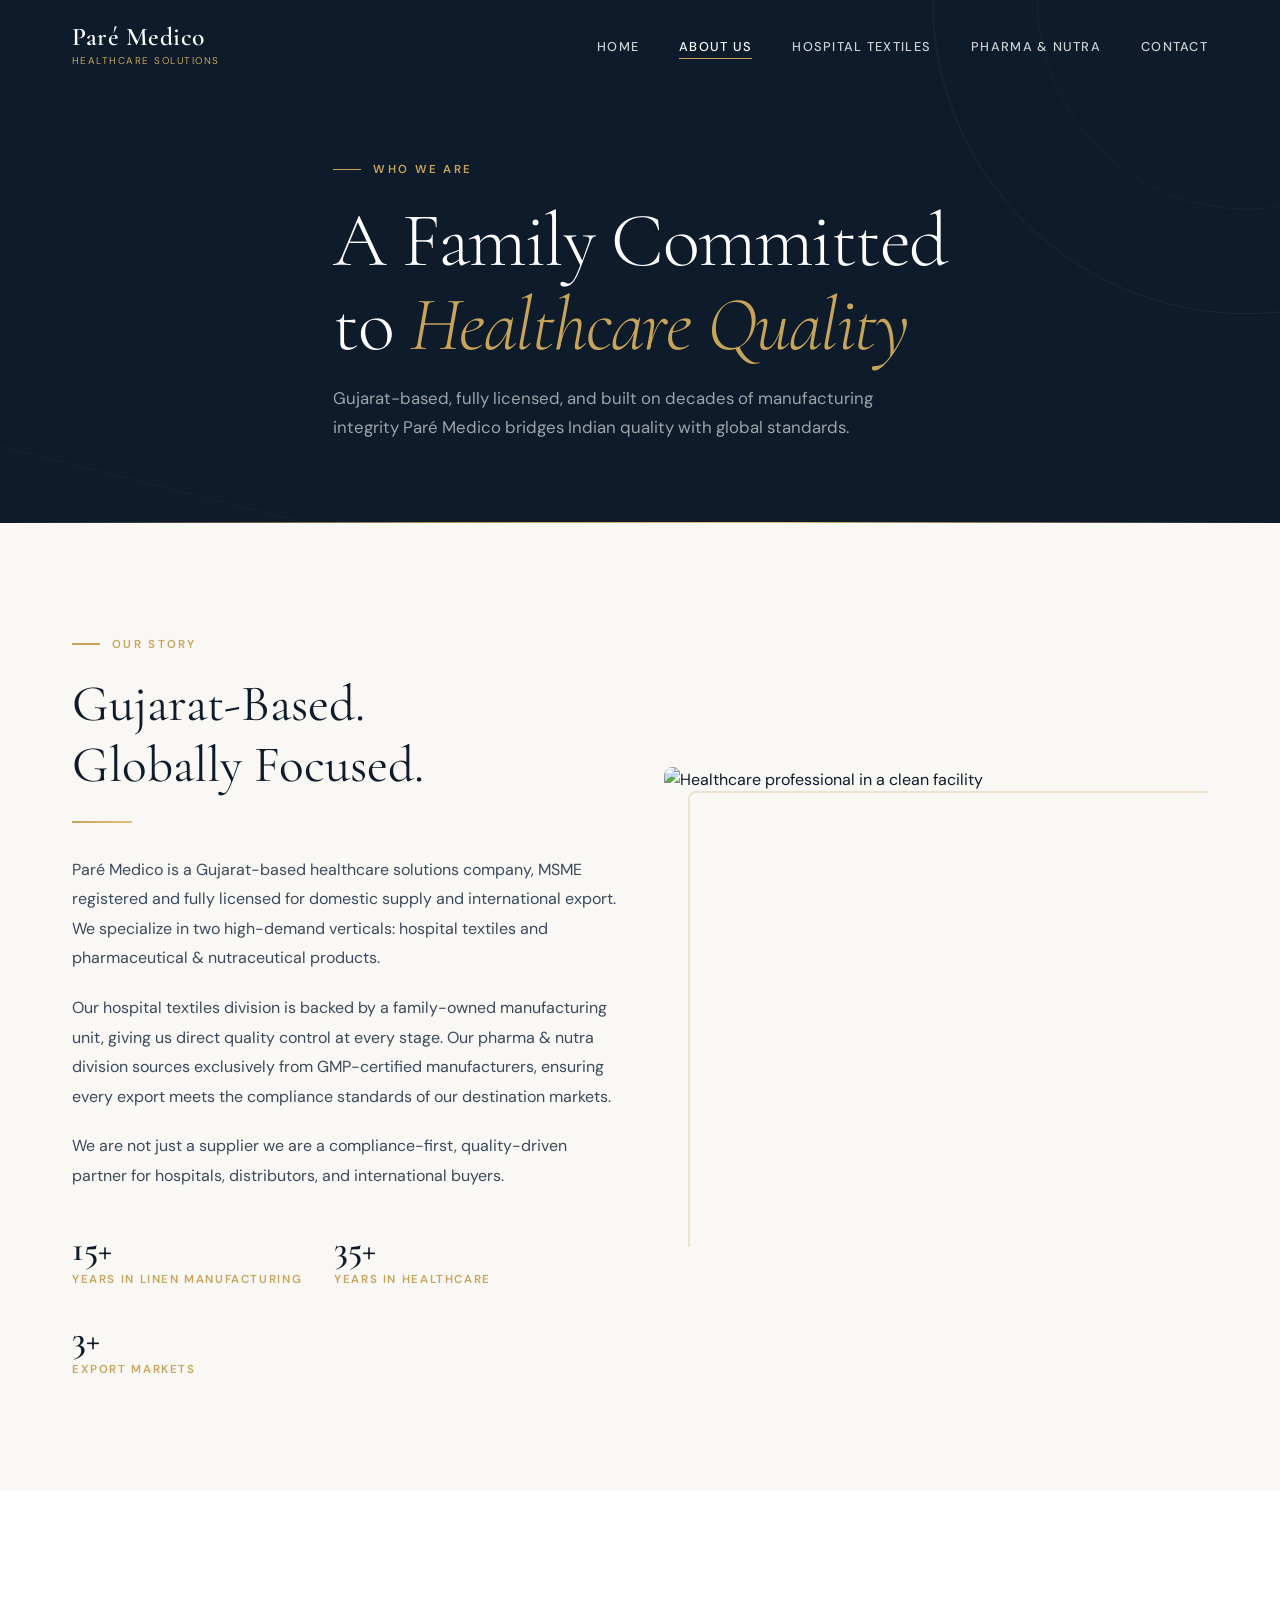
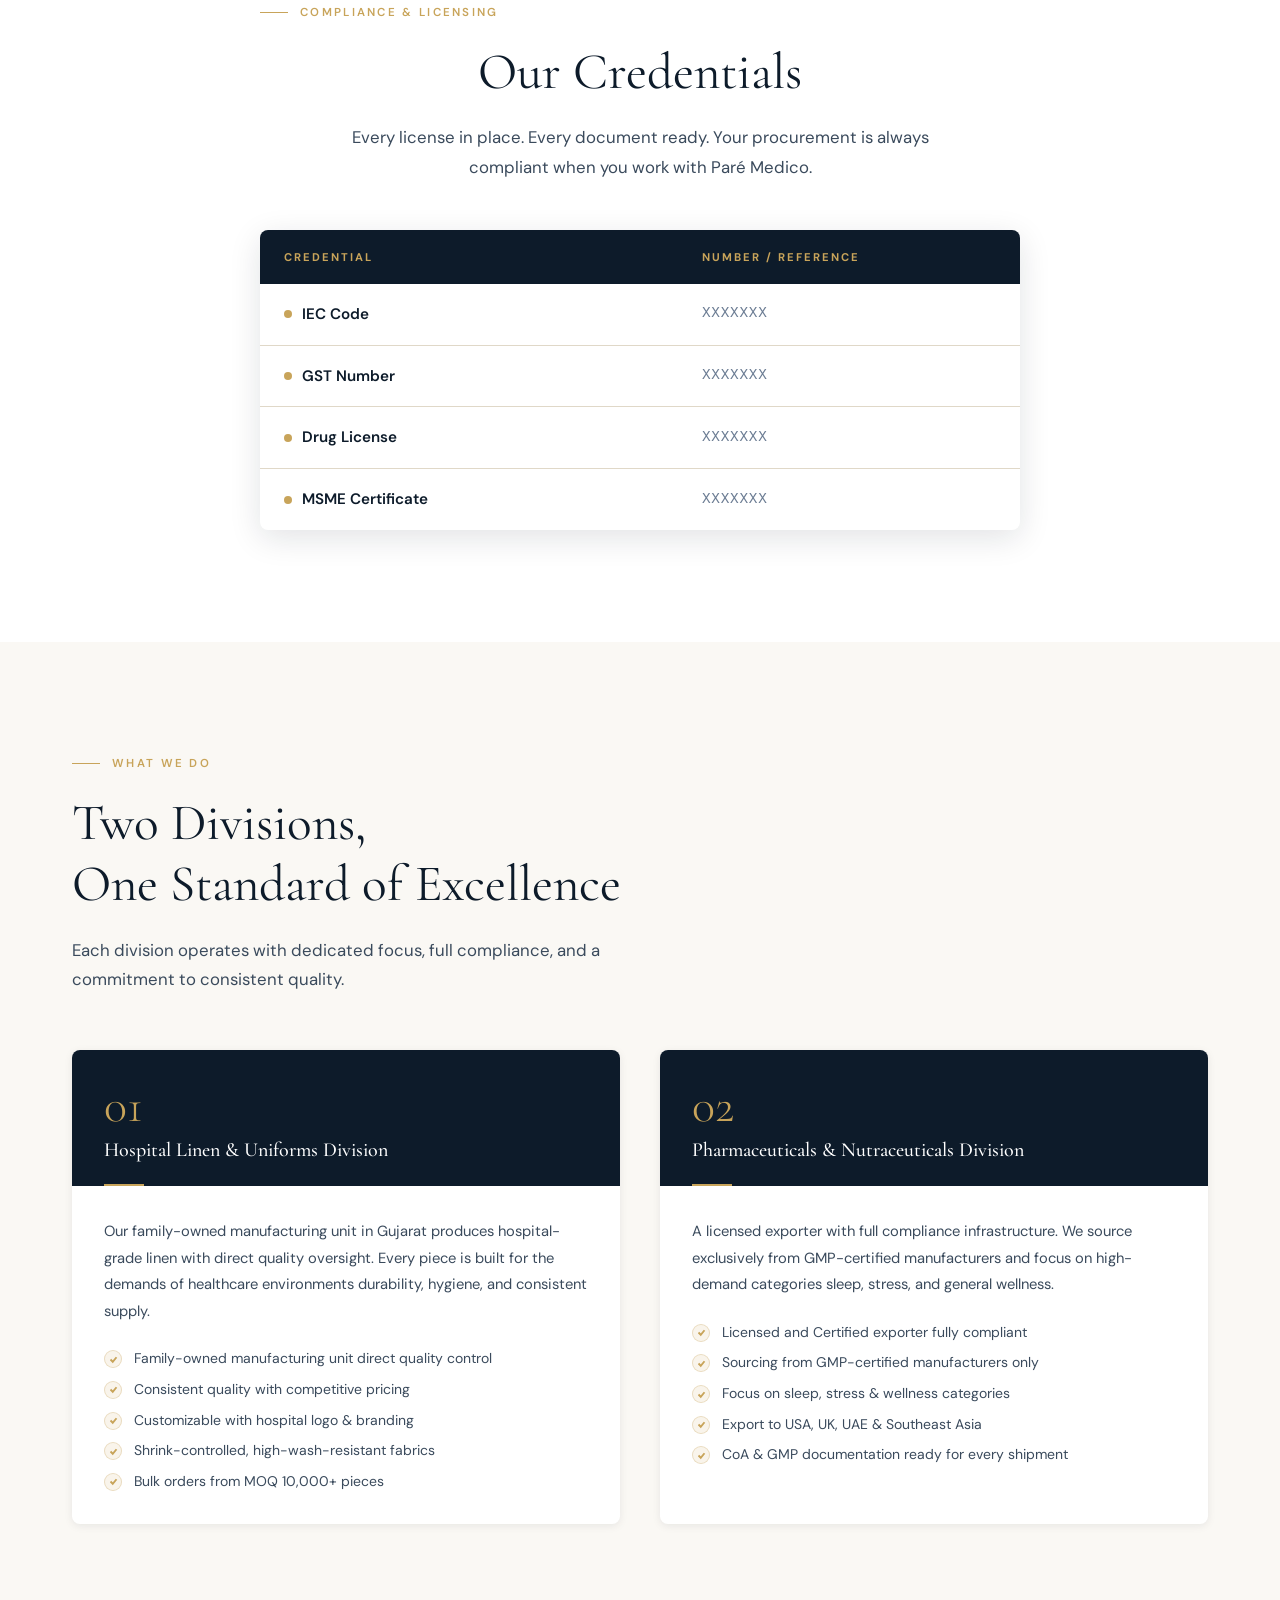
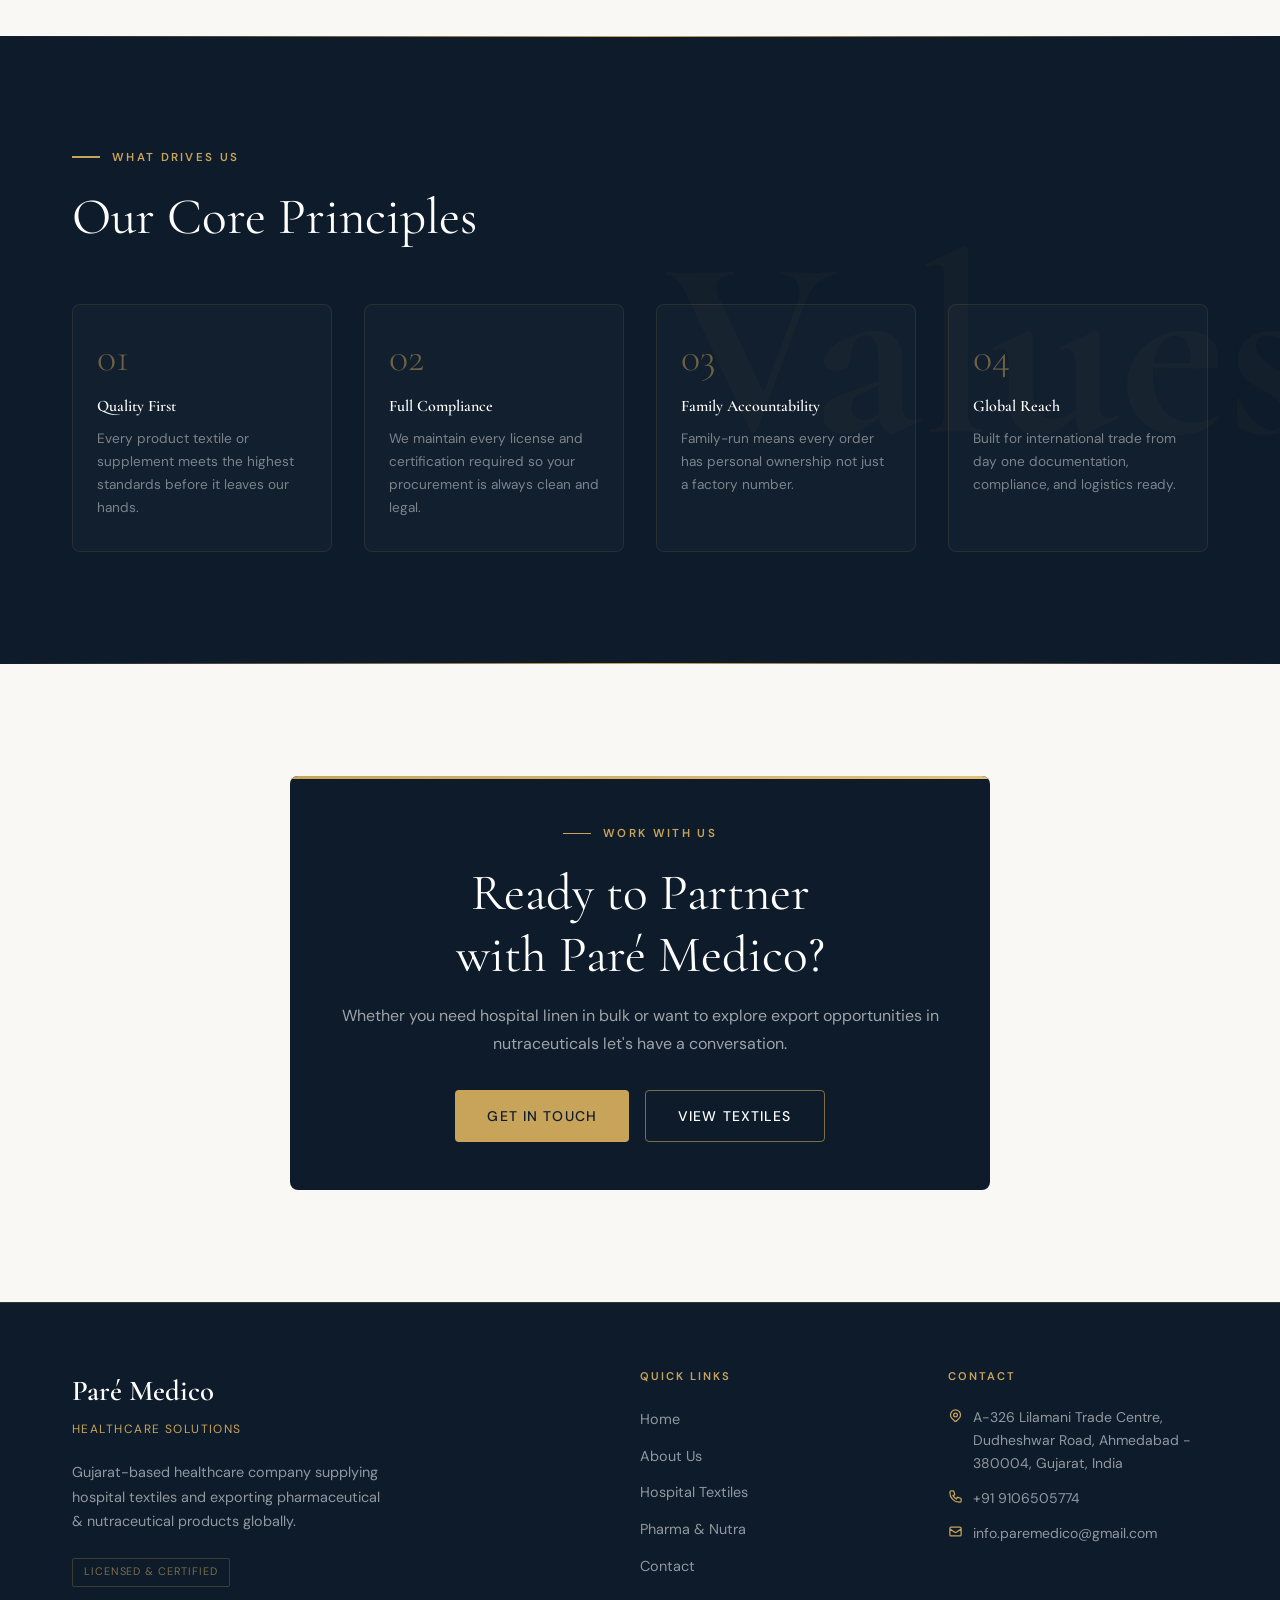
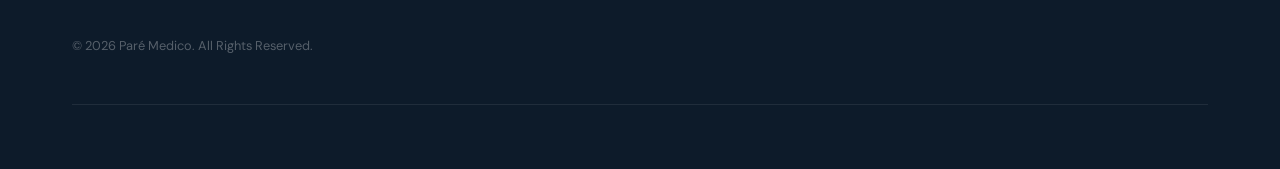
==== commit 27ee626e: "footer content updated" ====
--- a/about.html
+++ b/about.html
@@ -790,33 +790,44 @@
         </div>
 
         <div>
-          <div class="footer-heading">Contact</div>
-          <div class="footer-contact">
-            <div class="footer-contact-item">
-              <svg width="15" height="15" viewBox="0 0 24 24" fill="none" stroke="currentColor" stroke-width="2" aria-hidden="true"><path d="M17.657 16.657L13.414 20.9a1.998 1.998 0 01-2.827 0l-4.244-4.243a8 8 0 1111.314 0z"/><path d="M15 11a3 3 0 11-6 0 3 3 0 016 0z"/></svg>
-              <a href="https://www.google.com/maps/place/Lilamani+Trade+center,+Tavdipura,+Kazipur+Dariyapur,+Ahmedabad,+Gujarat+380004/@23.039921,72.5853609,17z/data=!3m1!4b1!4m6!3m5!1s0x395e84420484d7a9:0xc812064b819b6687!8m2!3d23.0398577!4d72.5852702!16s%2Fg%2F11bvtfpy_r!18m1!1e1?entry=ttu"target="_blank"rel="noopener noreferrer"style="color:rgba(255,255,255,0.55);transition:color 0.3s;">A-326 Lilamani Trade Centre, Dudheshwar Road, Ahmedabad - 380004, Gujarat, India</a>
-            </div>
-            <div class="footer-contact-item">
-              <svg width="15" height="15" viewBox="0 0 24 24" fill="none" stroke="currentColor" stroke-width="2" aria-hidden="true"><path d="M3 5a2 2 0 012-2h3.28a1 1 0 01.948.684l1.498 4.493a1 1 0 01-.502 1.21l-2.257 1.13a11.042 11.042 0 005.516 5.516l1.13-2.257a1 1 0 011.21-.502l4.493 1.498a1 1 0 01.684.949V19a2 2 0 01-2 2h-1C9.716 21 3 14.284 3 6V5z"/></svg>
-              <a href="tel:+919106505774" style="color:rgba(255,255,255,0.55);transition:color 0.3s;">+91 9106505774</a>
-            </div>
-            <div class="footer-contact-item">
-              <svg width="15" height="15" viewBox="0 0 24 24" fill="none" stroke="currentColor" stroke-width="2" aria-hidden="true"><path d="M3 8l7.89 5.26a2 2 0 002.22 0L21 8M5 19h14a2 2 0 002-2V7a2 2 0 00-2-2H5a2 2 0 00-2 2v10a2 2 0 002 2z"/></svg>
-              <a href="mailto:info@paremedico.com" style="color:rgba(255,255,255,0.55);transition:color 0.3s;">info@paremedico.com</a>
-            </div>
-          </div>
-        </div>
-
-      </div>
-
-      <div class="footer-bottom">
-        <span>&copy; 2026 Paré Medico. All Rights Reserved.</span>
-        <div class="footer-badges">
-          <span>Textiles: <a href="mailto:textiles@paremedico.com" style="color:rgba(200,164,90,0.6);">textiles@paremedico.com</a></span>
-          <span>Exports: <a href="mailto:exports@paremedico.com" style="color:rgba(200,164,90,0.6);">exports@paremedico.com</a></span>
-        </div>
-      </div>
-    </div>
+  <div class="footer-heading">Contact</div>
+  <div class="footer-contact">
+    <div class="footer-contact-item">
+      <svg width="15" height="15" viewBox="0 0 24 24" fill="none" stroke="currentColor" stroke-width="2" aria-hidden="true">
+        <path d="M17.657 16.657L13.414 20.9a1.998 1.998 0 01-2.827 0l-4.244-4.243a8 8 0 1111.314 0z"/>
+        <path d="M15 11a3 3 0 11-6 0 3 3 0 016 0z"/>
+      </svg>
+      <a href="https://www.google.com/maps/place/Lilamani+Trade+center,+Tavdipura,+Kazipur+Dariyapur,+Ahmedabad,+Gujarat+380004/@23.039921,72.5853609,17z/data=!3m1!4b1!4m6!3m5!1s0x395e84420484d7a9:0xc812064b819b6687!8m2!3d23.0398577!4d72.5852702!16s%2Fg%2F11bvtfpy_r!18m1!1e1?entry=ttu"
+         target="_blank"
+         rel="noopener noreferrer"
+         style="color:rgba(255,255,255,0.55);transition:color 0.3s;">
+        A-326 Lilamani Trade Centre, Dudheshwar Road, Ahmedabad - 380004, Gujarat, India
+      </a>
+    </div>
+
+    <div class="footer-contact-item">
+      <svg width="15" height="15" viewBox="0 0 24 24" fill="none" stroke="currentColor" stroke-width="2" aria-hidden="true">
+        <path d="M3 5a2 2 0 012-2h3.28a1 1 0 01.948.684l1.498 4.493a1 1 0 01-.502 1.21l-2.257 1.13a11.042 11.042 0 005.516 5.516l1.13-2.257a1 1 0 011.21-.502l4.493 1.498a1 1 0 01.684.949V19a2 2 0 01-2 2h-1C9.716 21 3 14.284 3 6V5z"/>
+      </svg>
+      <a href="tel:+919106505774" style="color:rgba(255,255,255,0.55);transition:color 0.3s;">
+        +91 9106505774
+      </a>
+    </div>
+
+    <div class="footer-contact-item">
+      <svg width="15" height="15" viewBox="0 0 24 24" fill="none" stroke="currentColor" stroke-width="2" aria-hidden="true">
+        <path d="M3 8l7.89 5.26a2 2 0 002.22 0L21 8M5 19h14a2 2 0 002-2V7a2 2 0 00-2-2H5a2 2 0 00-2 2v10a2 2 0 002 2z"/>
+      </svg>
+      <a href="mailto:info.paremedico@gmail.com" style="color:rgba(255,255,255,0.55);transition:color 0.3s;">
+        info.paremedico@gmail.com
+      </a>
+    </div>
+  </div>
+</div>
+
+<div class="footer-bottom">
+  <span>&copy; 2026 Paré Medico. All Rights Reserved.</span>
+</div>
   </footer>
 
   <script src="js/main.js"></script>
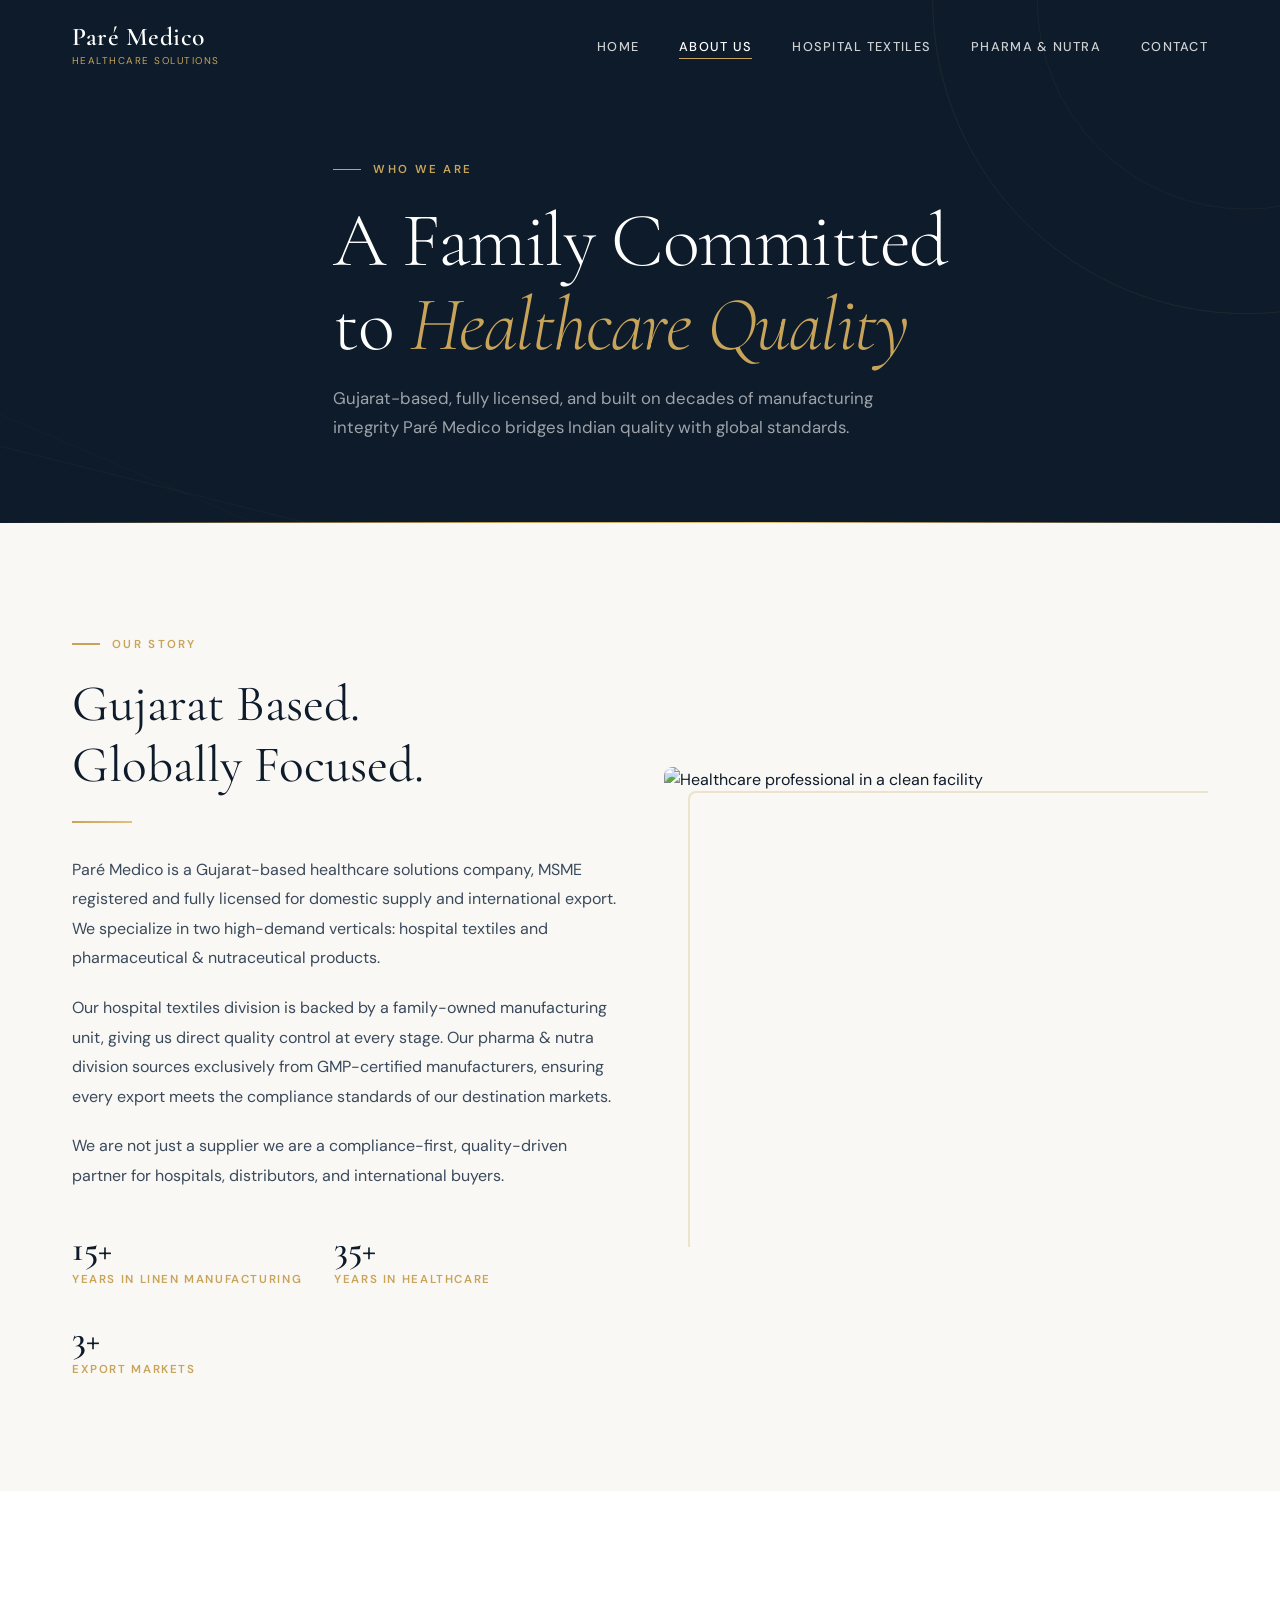
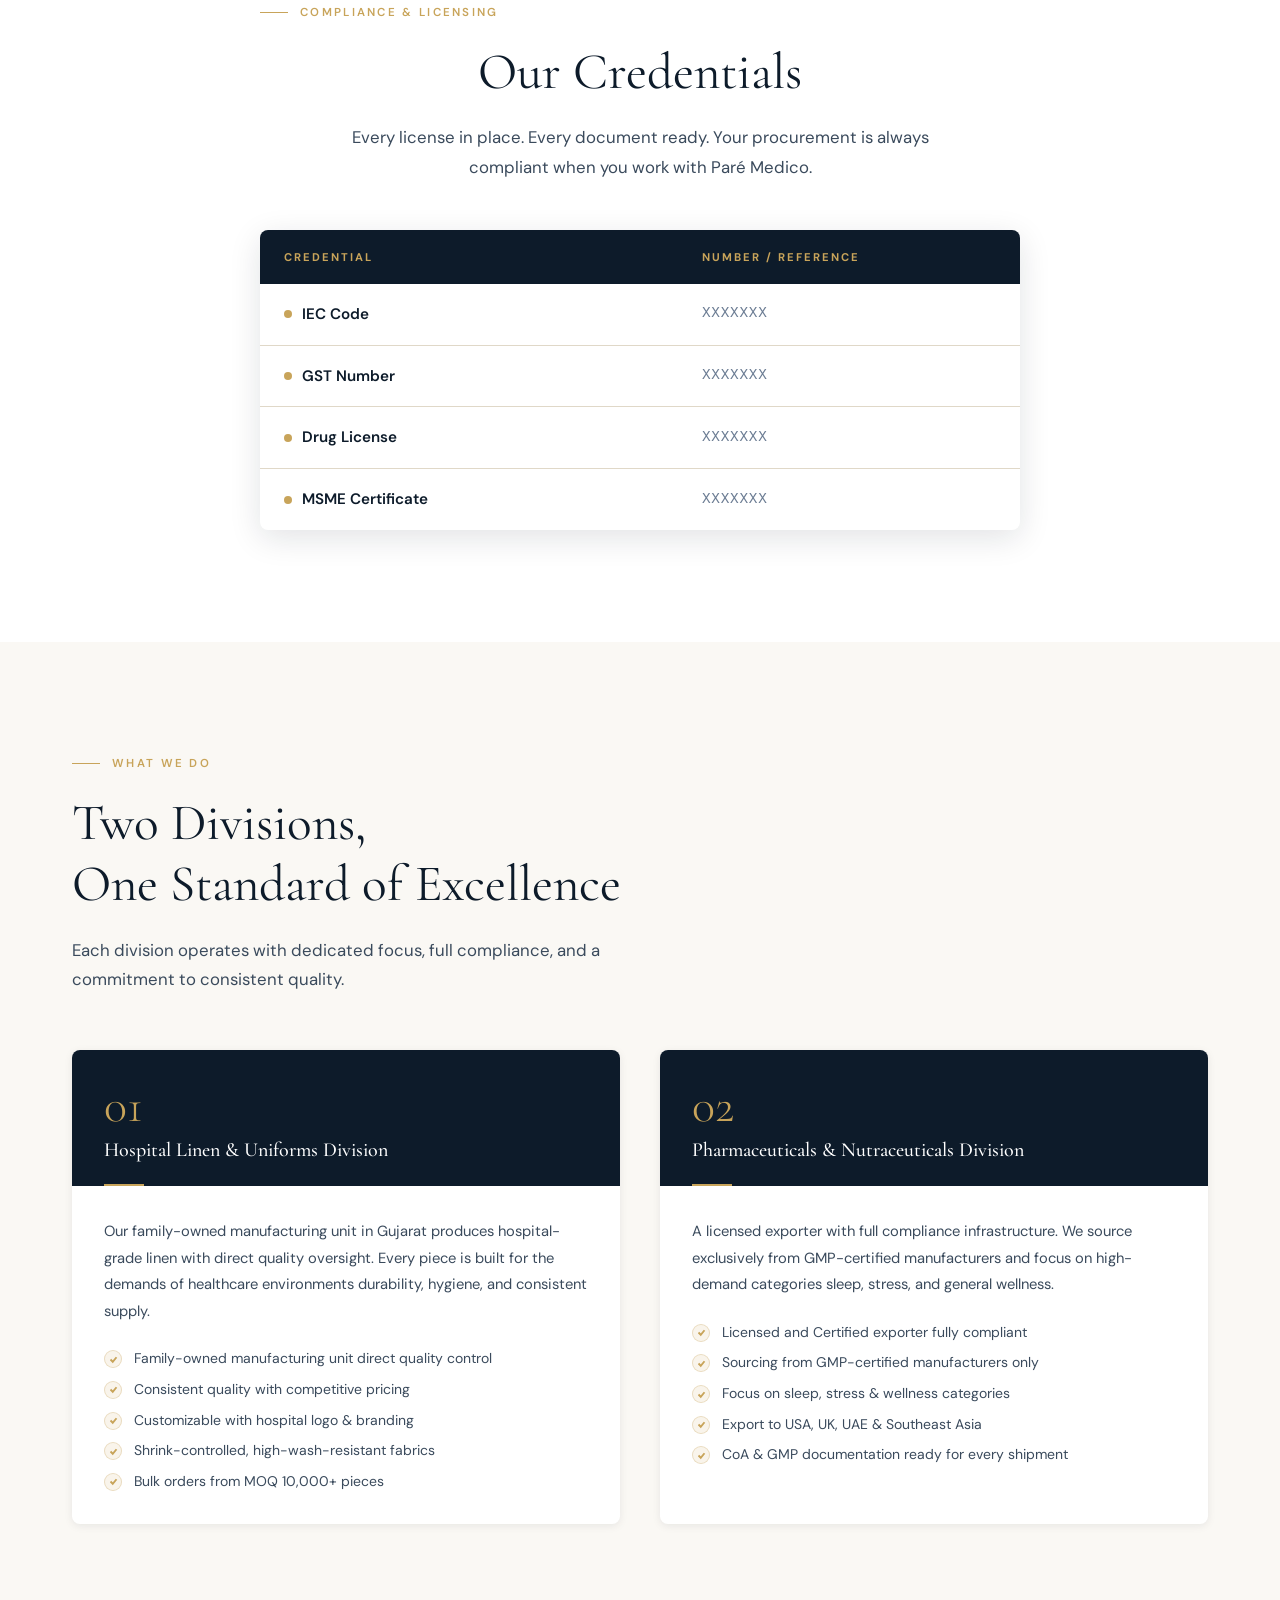
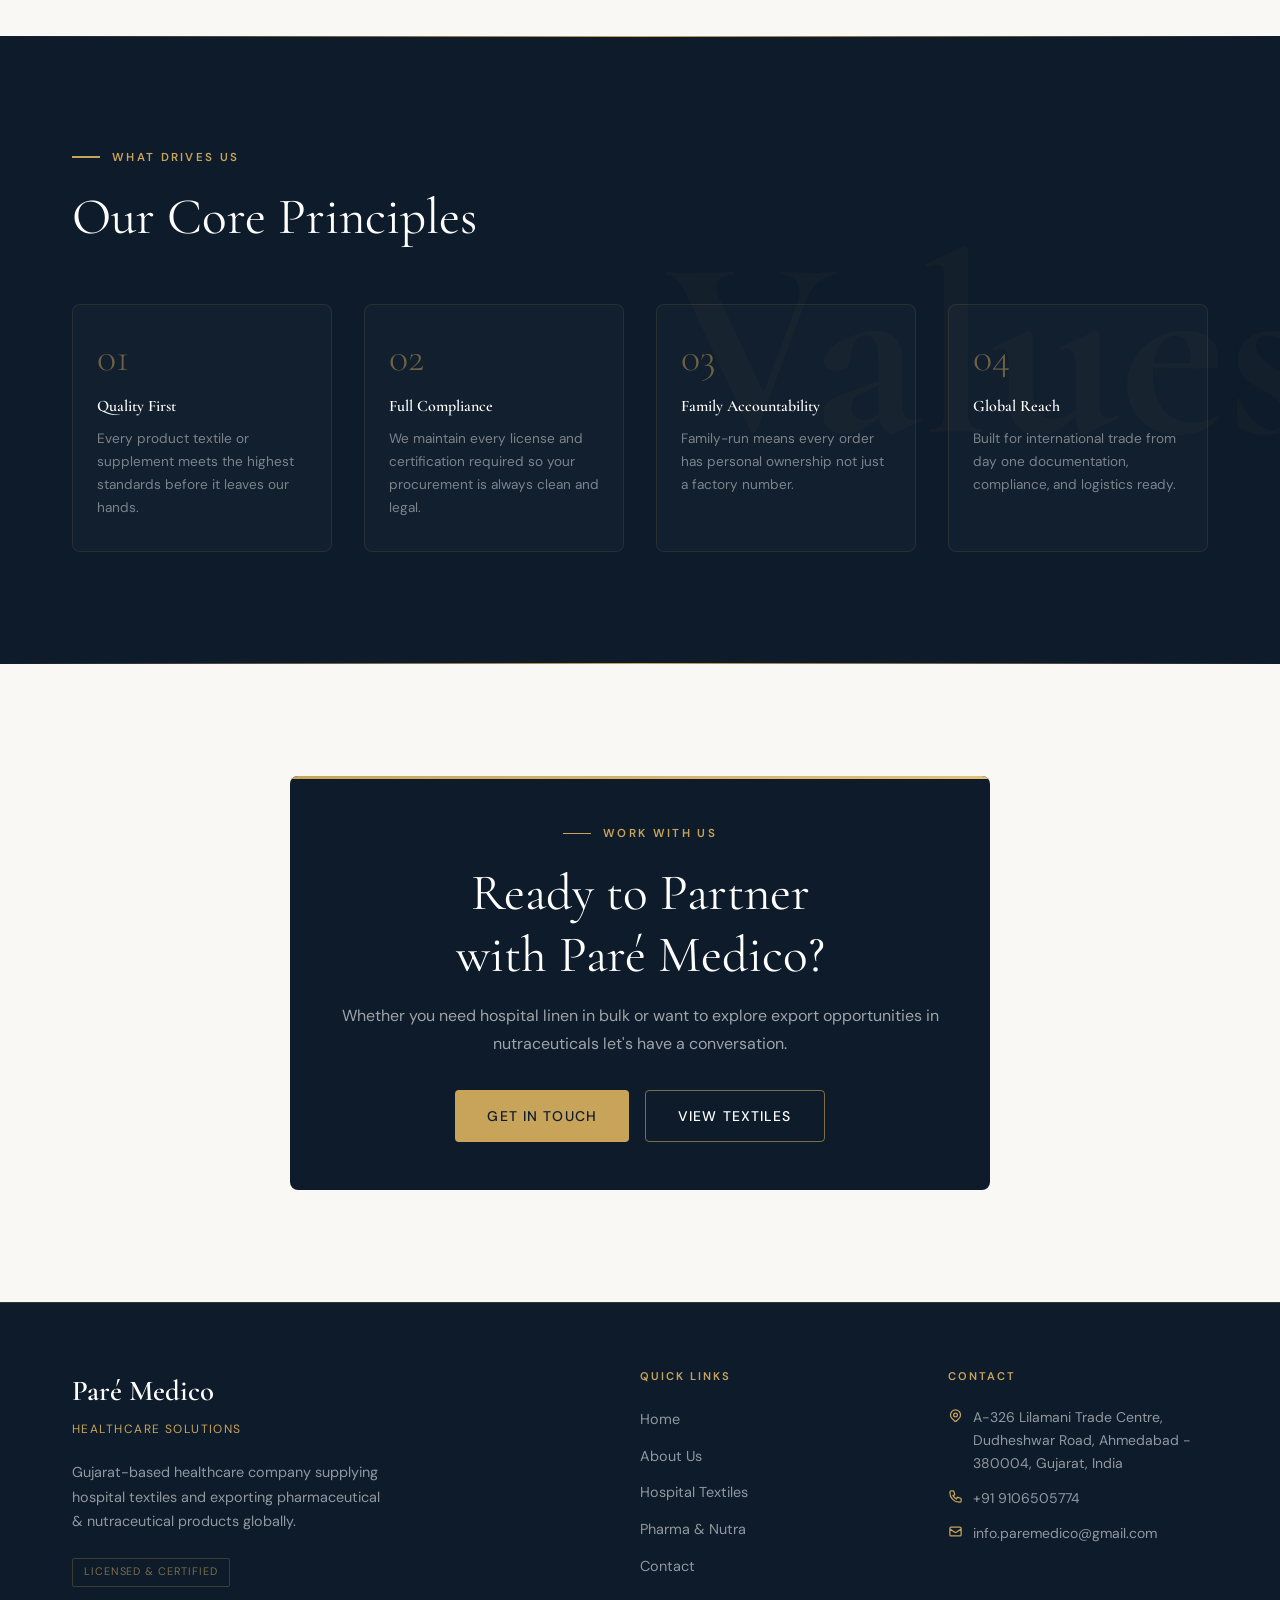
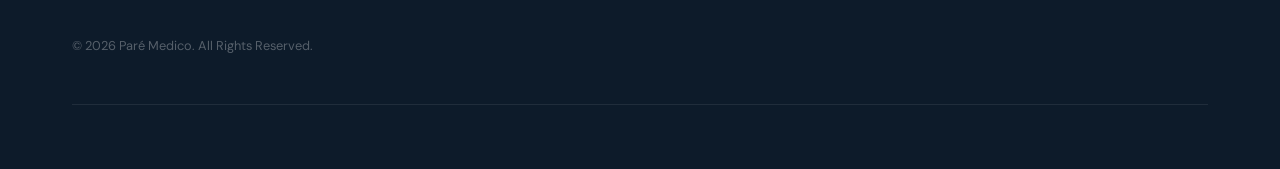
==== commit aa70123c: "remove - from titled header" ====
--- a/about.html
+++ b/about.html
@@ -493,7 +493,7 @@
 
         <div class="intro-text reveal">
           <div class="section-label">Our Story</div>
-          <h2 class="section-title">Gujarat-Based.<br>Globally Focused.</h2>
+          <h2 class="section-title">Gujarat Based.<br>Globally Focused.</h2>
           <div class="gold-rule"></div>
           <p>
             Paré Medico is a Gujarat-based healthcare solutions company, MSME registered
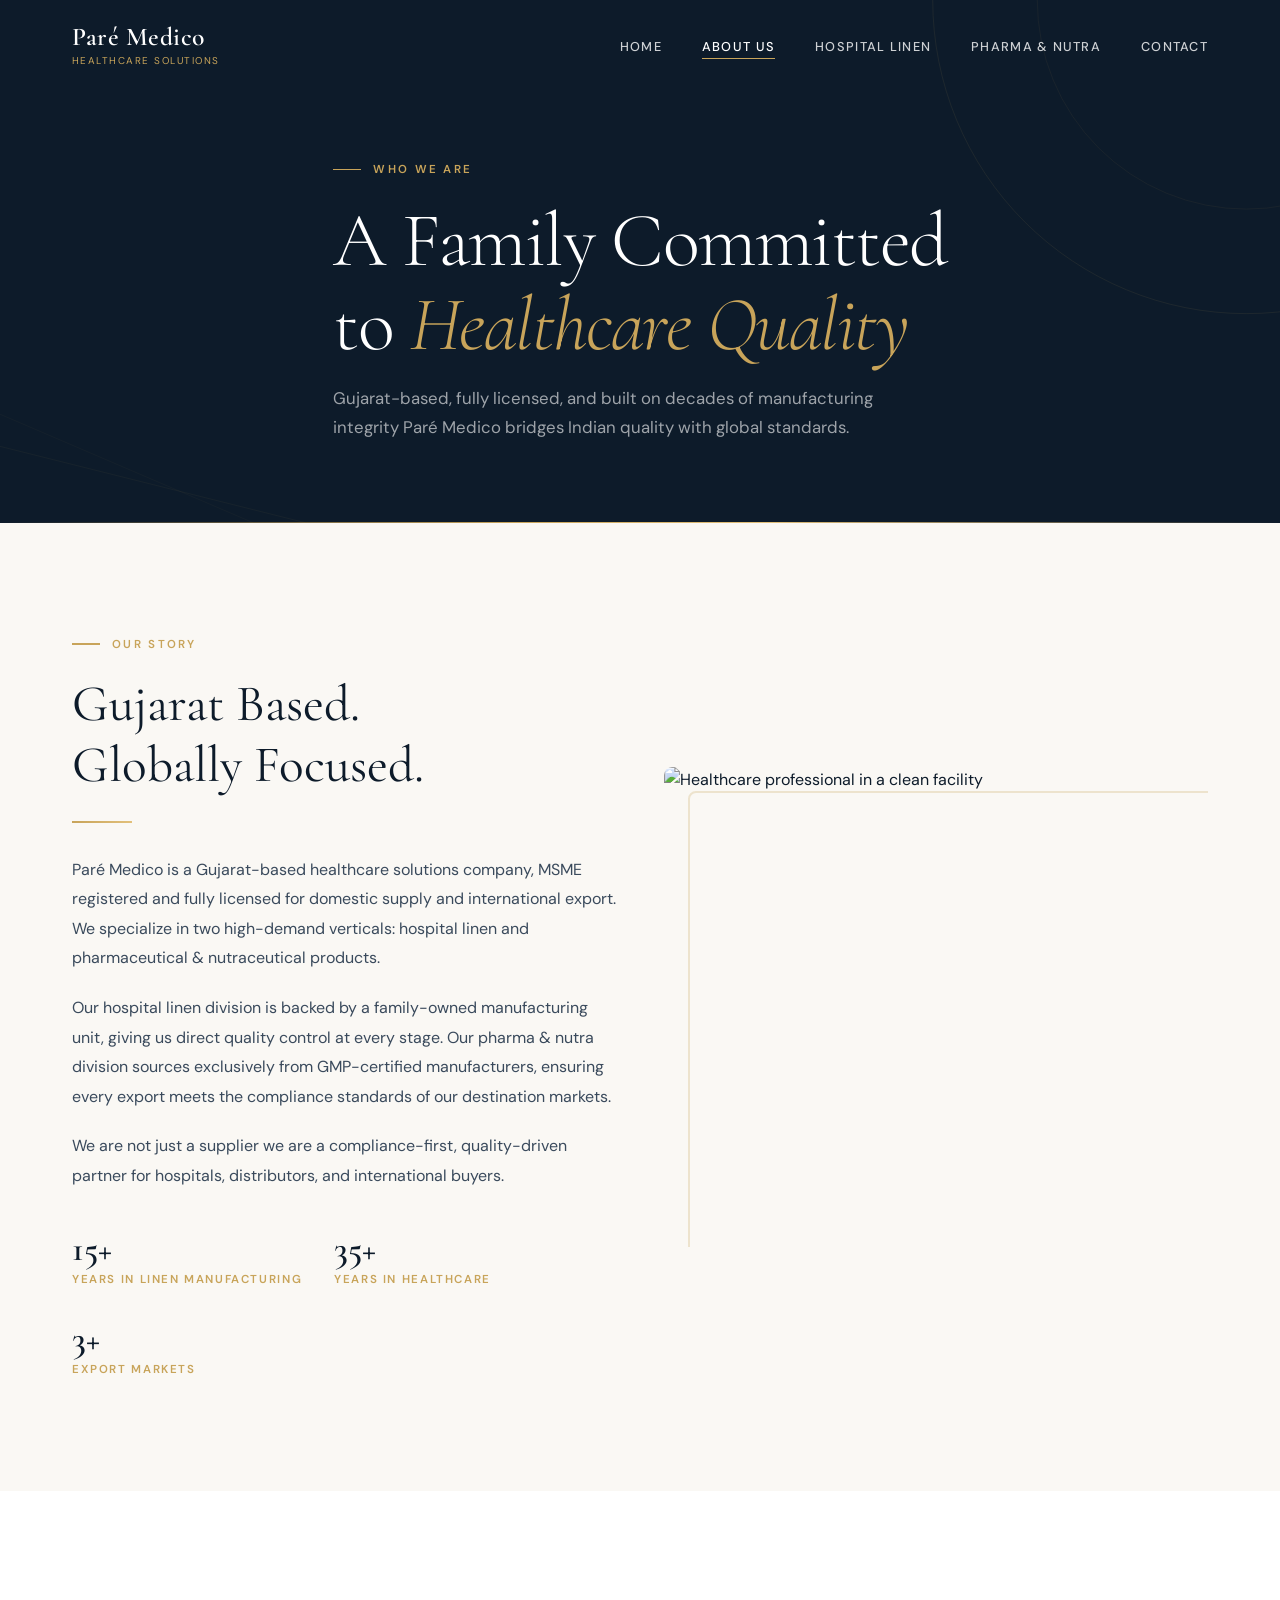
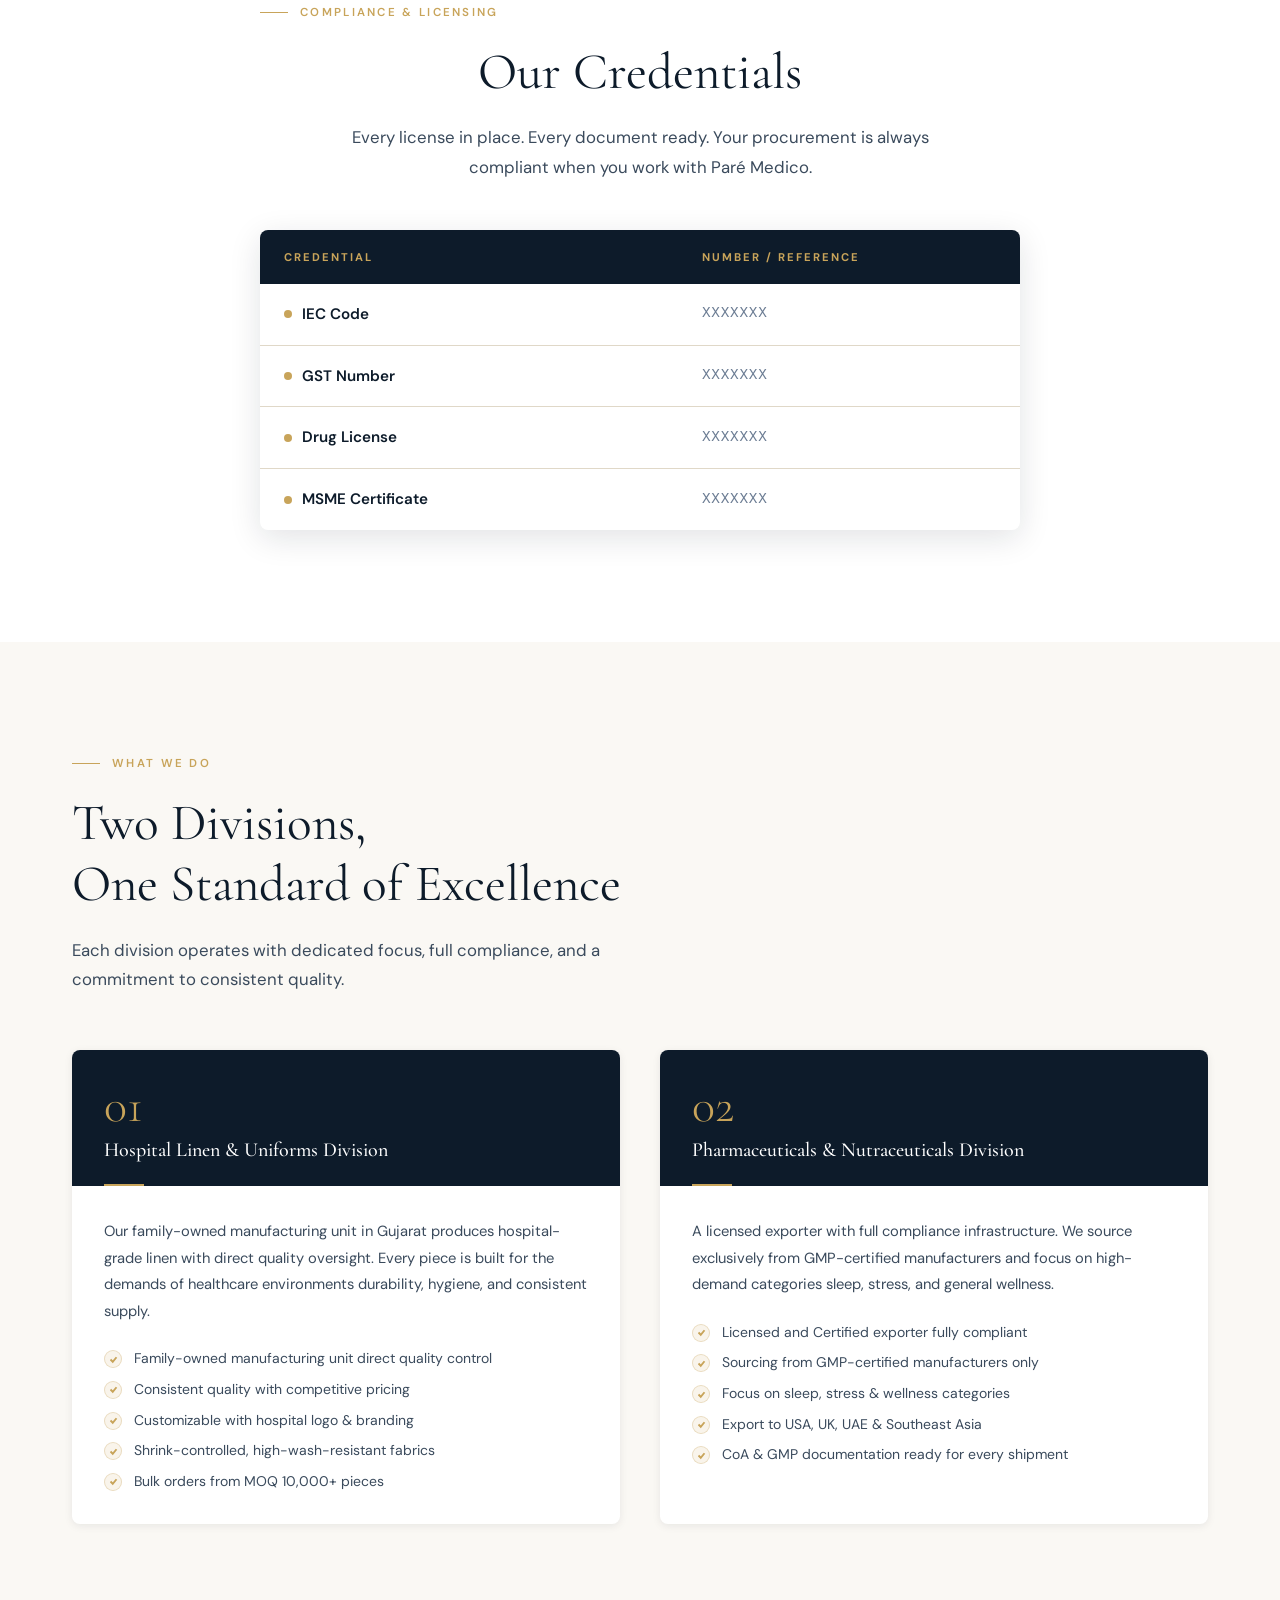
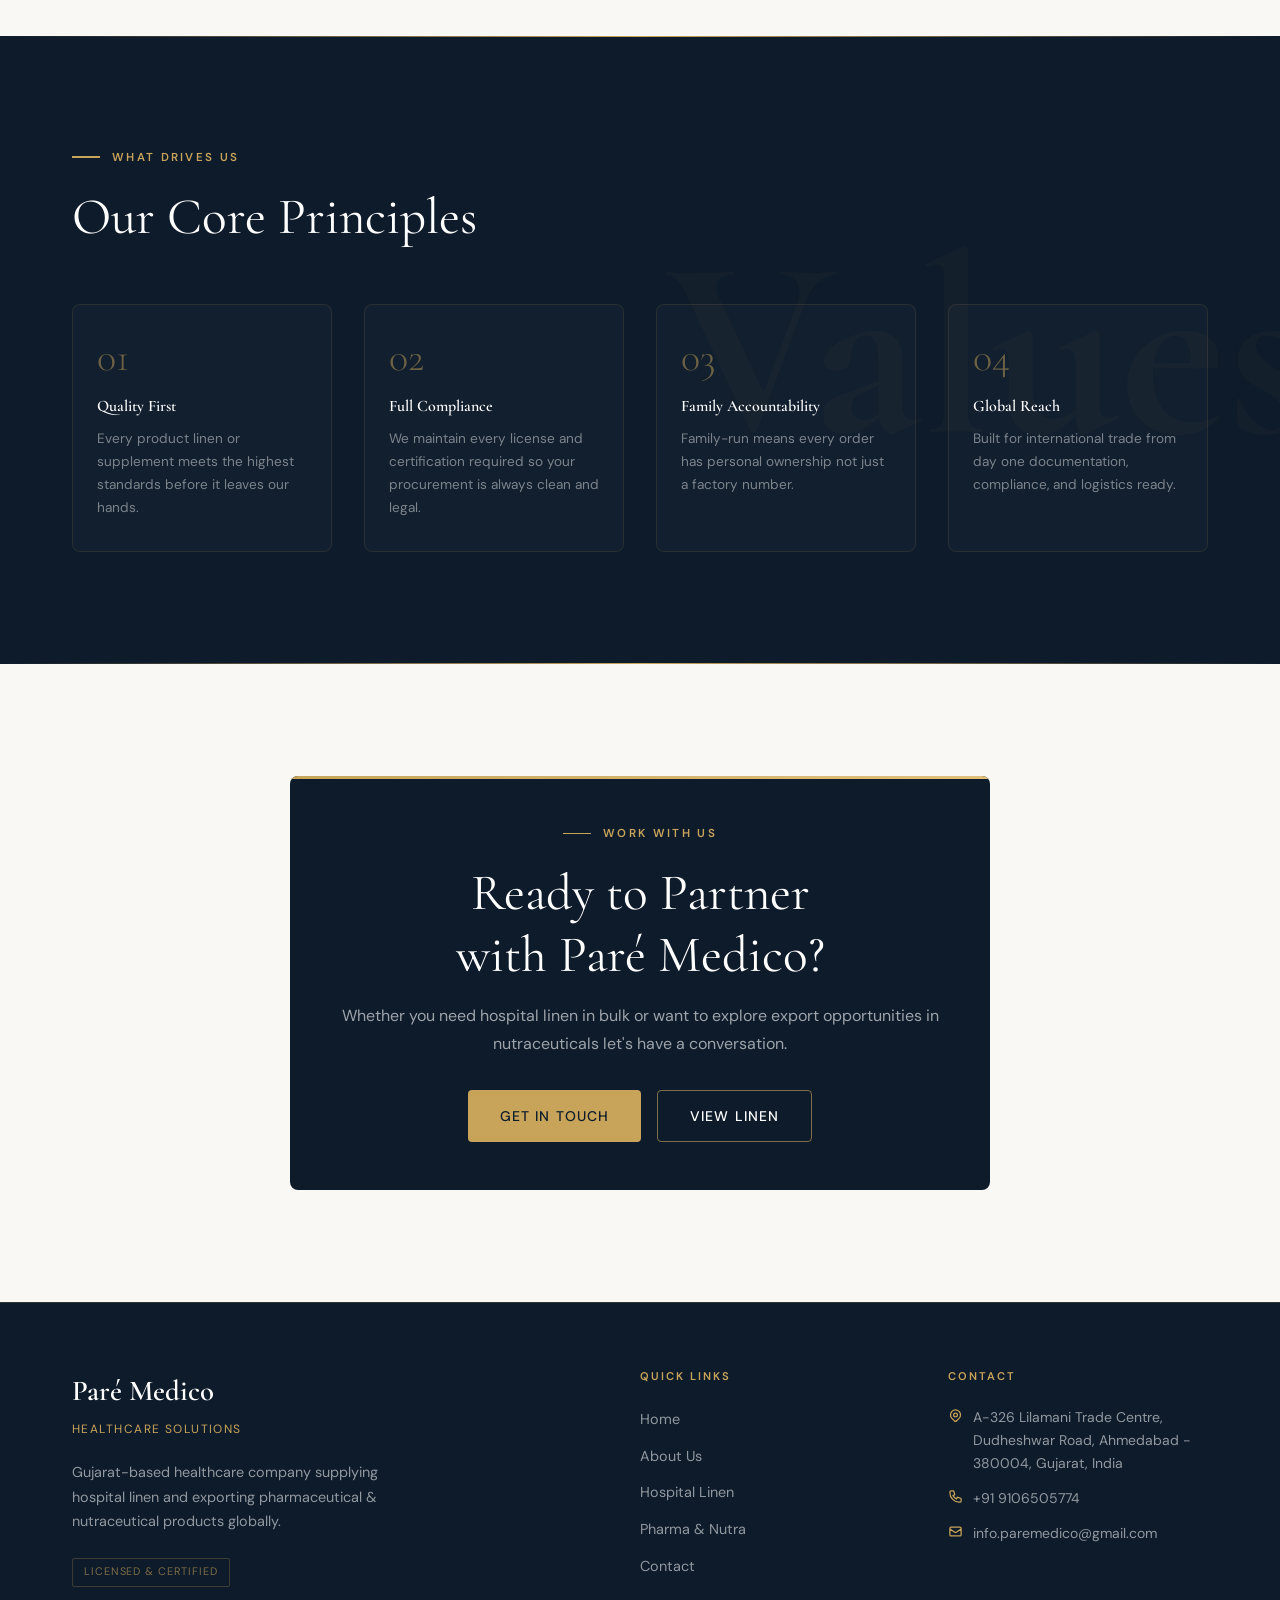
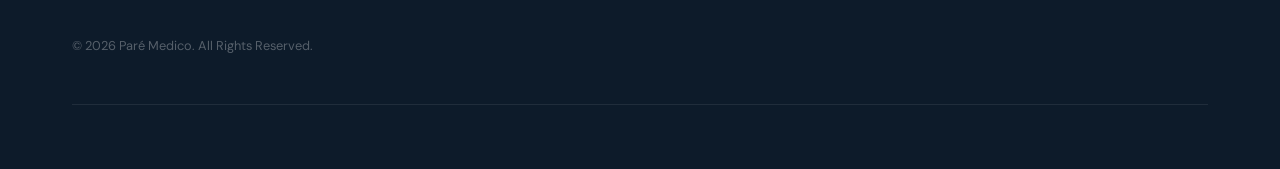
==== commit 162720dd: "Changed textiles to linen" ====
--- a/about.html
+++ b/about.html
@@ -3,7 +3,7 @@
 <head>
   <meta charset="UTF-8" />
   <meta name="viewport" content="width=device-width, initial-scale=1.0" />
-  <meta name="description" content="About Paré Medico – Gujarat-based healthcare company. MSME registered, IEC licensed exporter of hospital textiles and nutraceuticals." />
+  <meta name="description" content="About Paré Medico – Gujarat-based healthcare company. MSME registered, IEC licensed exporter of hospital linen and nutraceuticals." />
   <title>About Us | Paré Medico</title>
   <link rel="stylesheet" href="css/style.css" />
   <style>
@@ -441,7 +441,7 @@
         <ul class="nav-menu" id="nav-menu" role="menubar">
           <li role="none"><a href="index.html"    class="nav-link" role="menuitem">Home</a></li>
           <li role="none"><a href="about.html"    class="nav-link active" role="menuitem">About Us</a></li>
-          <li role="none"><a href="textiles.html" class="nav-link" role="menuitem">Hospital Textiles</a></li>
+          <li role="none"><a href="textiles.html" class="nav-link" role="menuitem">Hospital Linen</a></li>
           <li role="none"><a href="pharma.html"   class="nav-link" role="menuitem">Pharma &amp; Nutra</a></li>
           <li role="none"><a href="contact.html"  class="nav-link" role="menuitem">Contact</a></li>
         </ul>
@@ -498,11 +498,11 @@
           <p>
             Paré Medico is a Gujarat-based healthcare solutions company, MSME registered
             and fully licensed for domestic supply and international export. We specialize
-            in two high-demand verticals: hospital textiles and pharmaceutical &amp;
+            in two high-demand verticals: hospital linen and pharmaceutical &amp;
             nutraceutical products.
           </p>
           <p>
-            Our hospital textiles division is backed by a family-owned manufacturing unit,
+            Our hospital linen division is backed by a family-owned manufacturing unit,
             giving us direct quality control at every stage. Our pharma &amp; nutra division
             sources exclusively from GMP-certified manufacturers, ensuring every export meets
             the compliance standards of our destination markets.
@@ -614,7 +614,7 @@
               demands of healthcare environments durability, hygiene, and
               consistent supply.
             </p>
-            <ul class="division-list" aria-label="Hospital Textiles Division highlights">
+            <ul class="division-list" aria-label="Hospital Linen Division highlights">
               <li class="division-list-item">
                 <span class="division-list-item-icon" aria-hidden="true">
                   <svg width="9" height="9" viewBox="0 0 12 12" fill="none" stroke="currentColor" stroke-width="2.5"><polyline points="2,6 5,9 10,3"/></svg>
@@ -714,7 +714,7 @@
         <div class="value-card reveal">
           <div class="value-number" aria-hidden="true">01</div>
           <h4>Quality First</h4>
-          <p>Every product textile or supplement meets the highest standards before it leaves our hands.</p>
+          <p>Every product linen or supplement meets the highest standards before it leaves our hands.</p>
         </div>
 
         <div class="value-card reveal">
@@ -753,7 +753,7 @@
         </p>
         <div style="display: flex; gap: 1rem; justify-content: center; flex-wrap: wrap;">
           <a href="contact.html" class="btn btn-primary">Get in Touch</a>
-          <a href="textiles.html" class="btn btn-outline">View Textiles</a>
+          <a href="textiles.html" class="btn btn-outline">View Linen</a>
         </div>
       </div>
     </div>
@@ -770,7 +770,7 @@
           <div class="footer-brand-name">Paré Medico</div>
           <div class="footer-brand-tagline">Healthcare Solutions</div>
           <p class="footer-desc">
-            Gujarat-based healthcare company supplying hospital textiles and
+            Gujarat-based healthcare company supplying hospital linen and
             exporting pharmaceutical &amp; nutraceutical products globally.
           </p>
           <div style="margin-top: 1.5rem; display: flex; gap: 0.75rem; flex-wrap: wrap;">
@@ -783,7 +783,7 @@
           <ul class="footer-links">
             <li><a href="index.html">Home</a></li>
             <li><a href="about.html">About Us</a></li>
-            <li><a href="textiles.html">Hospital Textiles</a></li>
+            <li><a href="textiles.html">Hospital Linen</a></li>
             <li><a href="pharma.html">Pharma &amp; Nutra</a></li>
             <li><a href="contact.html">Contact</a></li>
           </ul>
